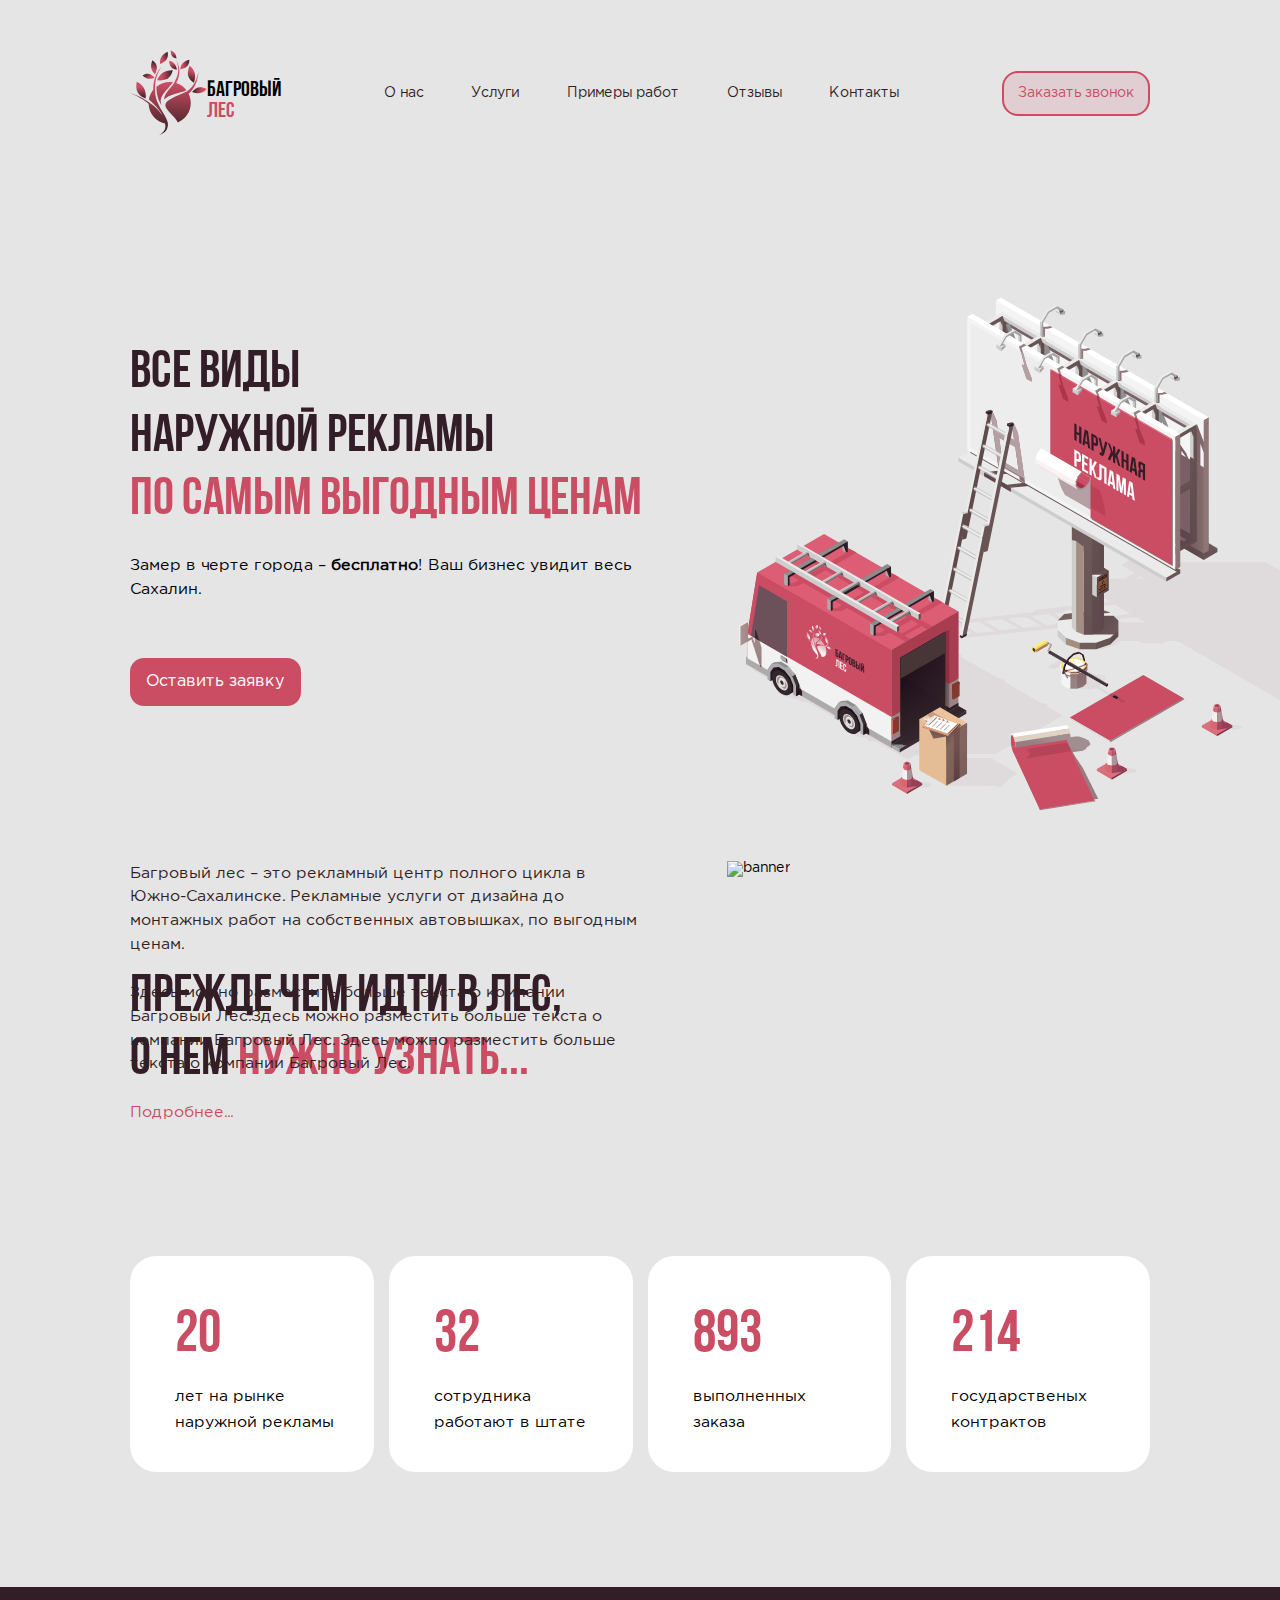
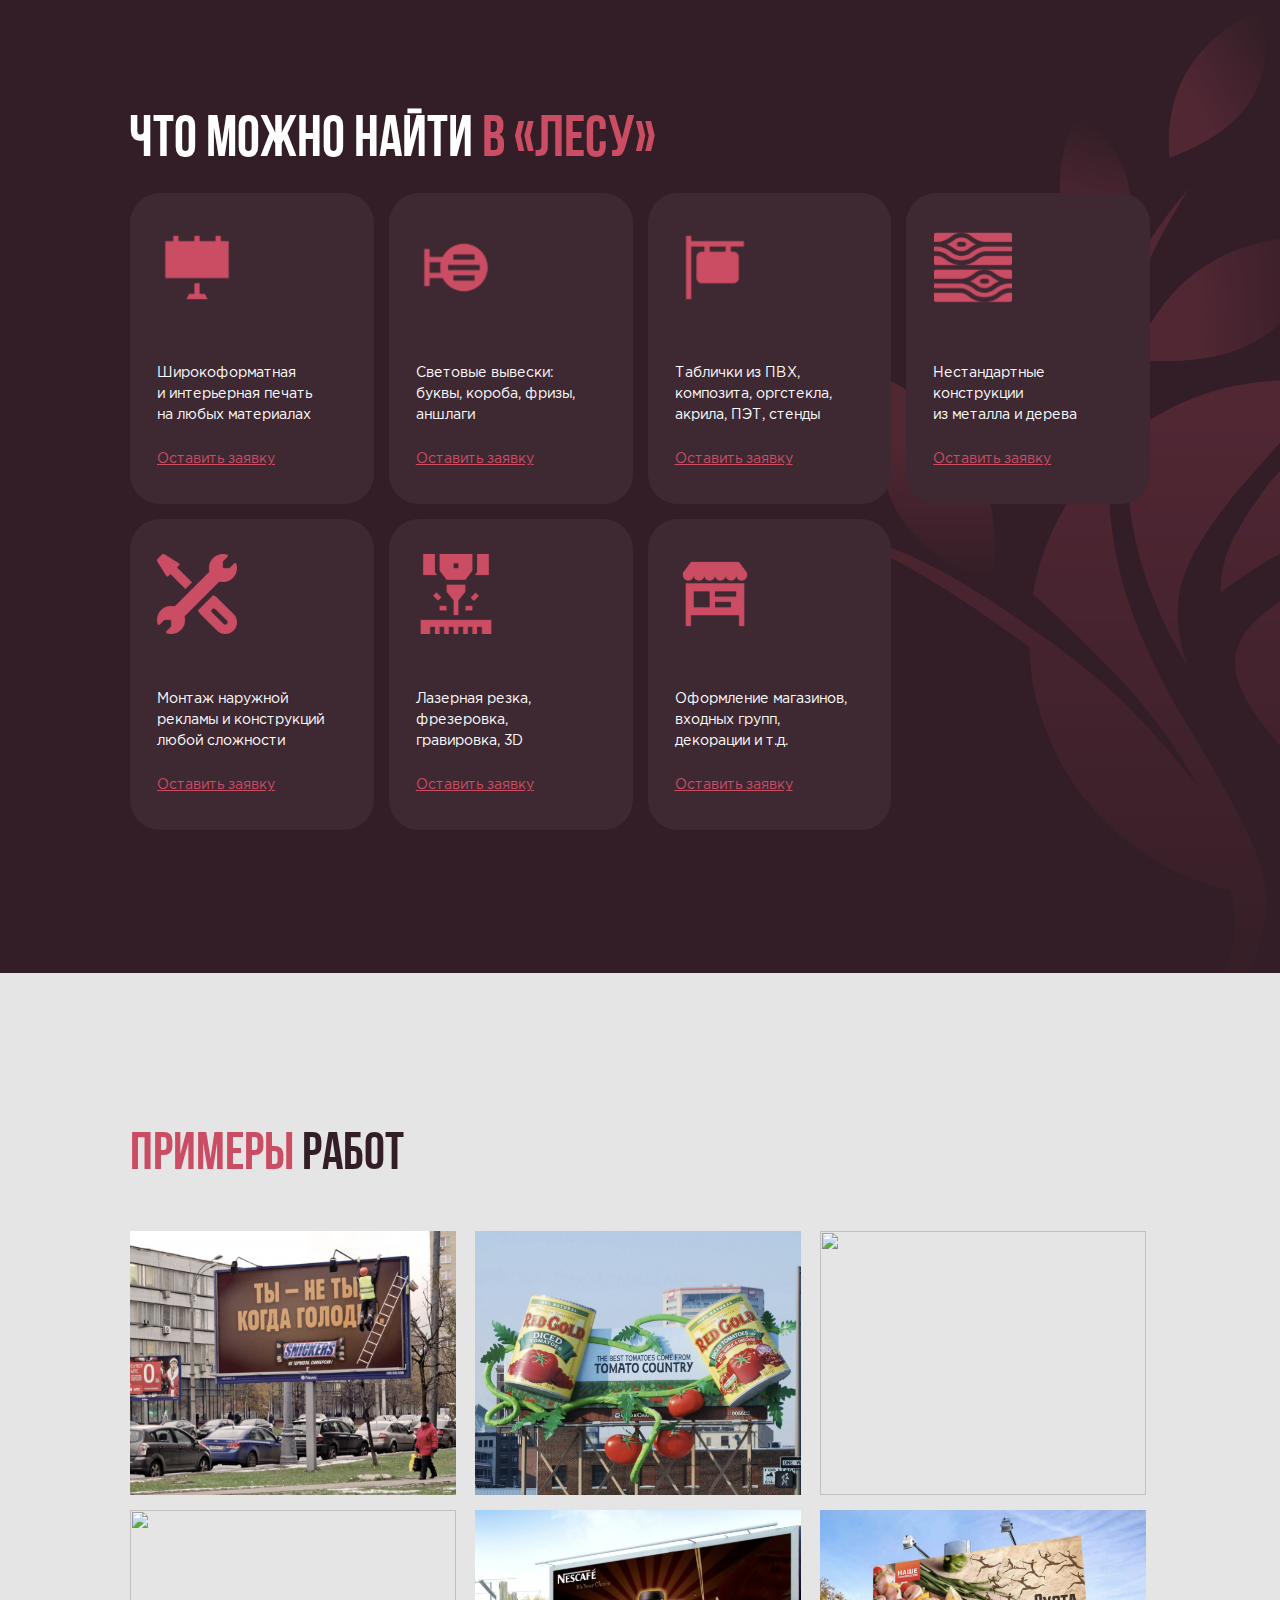
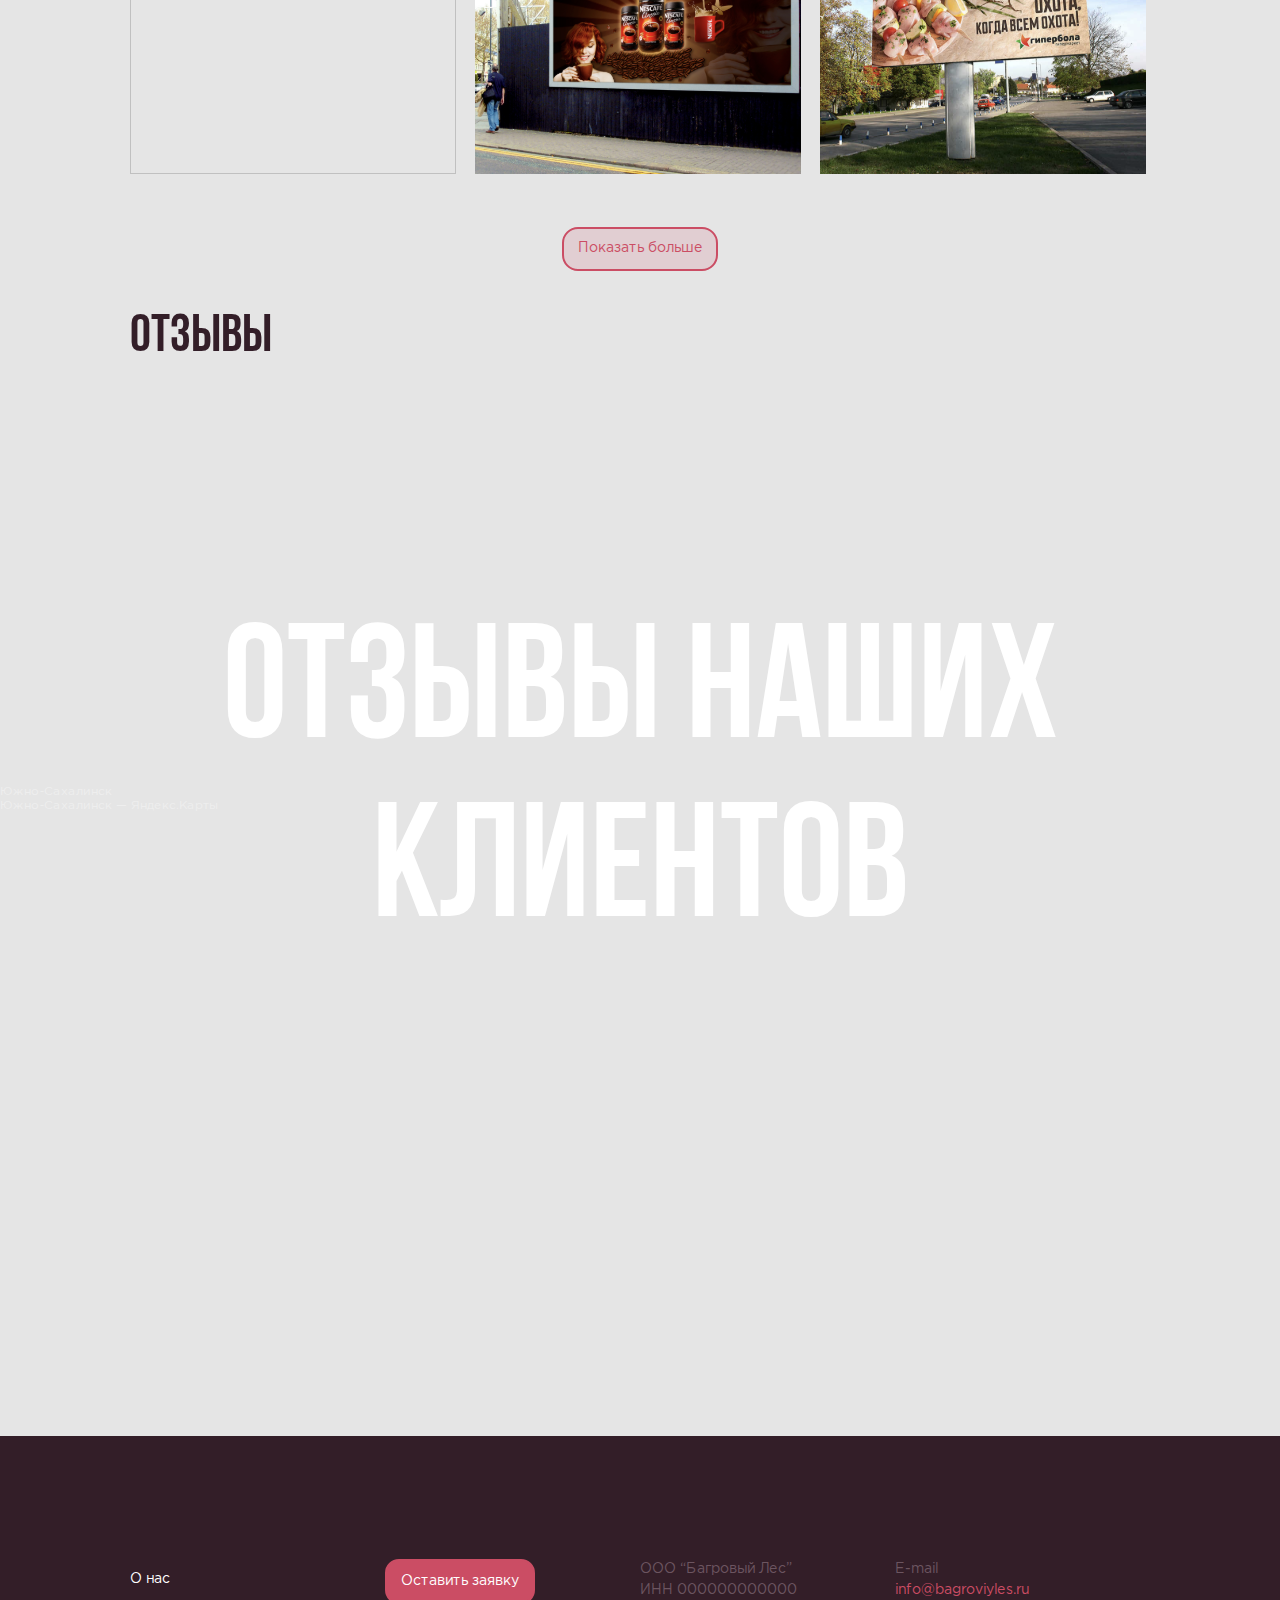
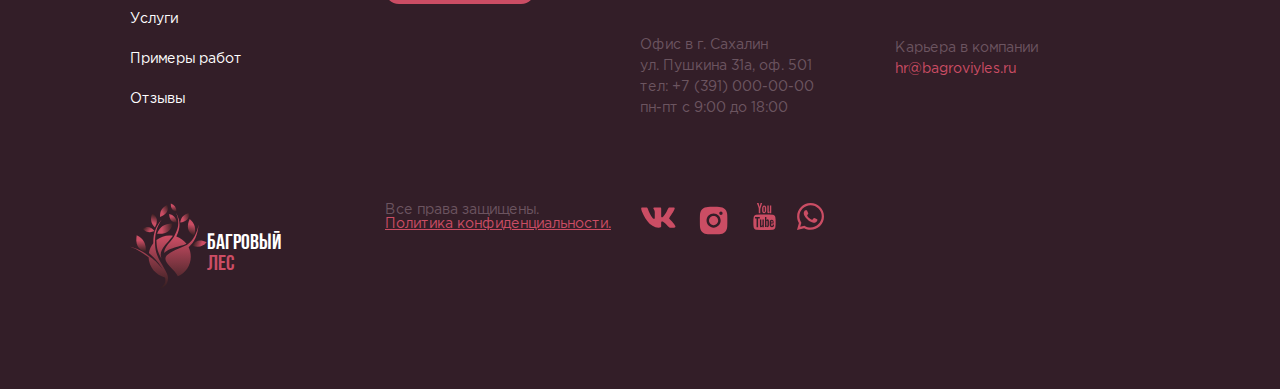
==== index.html @ dc971d9b "add icon for burger" ====
<!DOCTYPE html>
<html lang="en">

<head>
	<meta charset="UTF-8">
	<meta http-equiv="X-UA-Compatible" content="IE=edge">
	<meta name="viewport" content="width=device-width, initial-scale=1.0">
	<title>65reklama</title>
	<link rel="stylesheet" href="index.css">

</head>

<body>
	<div class="wrapper">
		<section class="sahalin">
			<nav class="header">
				<div class="container">
					<header class="header_row">
						<div class="header_body">
							<div class="header_logo">
								<img src="img/Group 148.svg" alt="logo" width="76.97px" height="86.41">
								<div class="header_logo_forest">
									<p class="forest_one">БАГРОВЫЙ</p>
									<p class="forest_two">ЛЕС</p>
								</div>
							</div>


							<div class="we">
								<div class="menuToggle icon">
									<div class="hamburger">
									</div>
								</div>
								<ul class="header_list">
									<li><a href="#about">О нас</a></li>
									<li><a href="#service">Услуги</a></li>
									<li><a href="#example">Примеры работ</a></li>
									<li><a href="#reviews">Отзывы</a></li>
									<li><a href="#contacts">Контакты</a></li>
								</ul>

							</div>
							<div class="call">
								<button class="btn btn_call">Заказать звонок</button>
							</div>
						</div>
					</header>
				</div>
			</nav>

			<main class="content">
				<div class="banner">
					<div class="container">
						<div class="banner_row">
							<div class="banner_body_right">
								<div class="banner_body_one">
									<h1 class="type">ВСЕ ВИДЫ</br> НАРУЖНОЙ РЕКЛАМЫ</br><span class=".type_color"> ПО САМЫМ
											ВЫГОДНЫМ ЦЕНАМ</span></h1>
								</div>
								<p class="banner_body_two">Замер в черте города – <b>бесплатно</b>! Ваш бизнес увидит весь
									Сахалин.</p>
								<div class="app">
									<button class="btn btn_app">Оставить заявку</button>
								</div>
							</div>
							<div class="banner_body_left">
								<img src="img/banner.svg" width="735.98" height="513.67" alt="banner">
							</div>
						</div>
					</div>
				</div>

				<div class="about">
					<div class="container">
						<div class="about_row">
							<div class="about_flex">
								<div class="about_left">
									<h2 id="about" class="type">ПРЕЖДЕ ЧЕМ ИДТИ В ЛЕС,</br> О НЕМ<SPAN> НУЖНО УЗНАТЬ...</SPAN>
									</h2>
								</div>
								<div class="about_right">
									<img src="img/card.svg" width="428.096" height="569.3" alt="banner">
								</div>
								<div class="about_three">
									<p class="text">Багровый лес – это
										рекламный центр полного цикла в Южно-Сахалинске. Рекламные услуги от дизайна
										до монтажных работ на собственных автовышках, по выгодным ценам.</p>
									<p class="text">Здесь можно разместить больше текста о компании Багровый Лес.Здесь можно
										разместить
										больше текста о компании Багровый Лес.
										Здесь можно разместить больше текста о компании Багровый Лес.</p>
									<p class="text"><span>Подробнее...</span></p>
								</div>
							</div>
						</div>
					</div>
				</div>

				<section class="item">
					<div class="container">
						<div class="item_row">
							<div class="item_flex">
								<div class="item_items">
									<div class="item_items_numb">
										<p>20</p>
									</div>
									<div class="item_items_text">
										<p>лет на рынке наружной рекламы</p>
									</div>
								</div>
								<div class="item_items">
									<div class="item_items_numb">
										<p>32</p>
									</div>
									<div class="item_items_text">
										<p>сотрудника работают в штате</p>
									</div>
								</div>
								<div class="item_items">
									<div class="item_items_numb">
										<p>893</p>
									</div>
									<div class="item_items_text">
										<p>выполненных</p>
										<p>заказа</p>
									</div>
								</div>
								<div class="item_items">
									<div class="item_items_numb">
										<p>214</p>
									</div>
									<div class="item_items_text">
										<p>государственых контрактов</p>
									</div>
								</div>
							</div>
						</div>
					</div>
				</section>


				<section class="service">
					<div class="container">
						<h2 id="service" class="service_header">
							<p class="what">что можно найти <span>в «лесу»</span></p>
						</h2>
						<div class="service_flex">
							<div class="service_items">
								<div class="service_items_icon">
									<img src="img/1.svg" width="80" height="80">
								</div>
								<p class="service_items_text">Широкоформатная<br> и интерьерная печать<br> на любых материалах
								</p>
								<p class="demand">Оставить заявку</p>
							</div>

							<div class="service_items">
								<div class="service_items_icon">
									<img src="img/2.svg" width="80" height="80">
								</div>
								<p class="service_items_text">Световые вывески:<br> буквы, короба, фризы,<br> аншлаги </p>
								<p class="demand">Оставить заявку</p>
							</div>

							<div class="service_items">
								<div class="service_items_icon">
									<img src="img/3.svg" width="80" height="80">
								</div>
								<p class="service_items_text">Таблички из ПВХ,<br> композита, оргстекла,<br> акрила, ПЭТ, стенды
								</p>
								<p class="demand">Оставить заявку</p>
							</div>

							<div class="service_items">
								<div class="service_items_icon">
									<img src="img/4.svg" width="80" height="80">
								</div>
								<p class="service_items_text">Нестандартные<br> конструкции<br> из металла и дерева </p>
								<p class="demand">Оставить заявку</p>
							</div>


							<div class="service_items">
								<div class="service_items_icon">
									<img src="img/5.svg" width="80" height="80">
								</div>
								<p class="service_items_text">Монтаж наружной<br> рекламы и конструкций<br> любой сложности</p>
								<p class="demand">Оставить заявку</p>
							</div>

							<div class="service_items">
								<div class="service_items_icon">
									<img src="img/6.svg" width="80" height="80">
								</div>
								<p class="service_items_text">Лазерная резка,<br> фрезеровка,<br> гравировка, 3D</p>
								<p class="demand">Оставить заявку</p>
							</div>

							<div class="service_items">
								<div class="service_items_icon">
									<img src="img/7.svg" width="80" height="80">
								</div>
								<p class="service_items_text">Оформление магазинов,<br> входных групп,<br> декорации и т.д.</p>
								<p class="demand">Оставить заявку</p>
							</div>
						</div>
					</div>
				</section>


				<section class="example">
					<div class="container">
						<div class="example_header">
							<h2 id="example" class="type"><span>Примеры</span> работ</h2>
						</div>
						<div class="example_flex">
							<div class="example_img"><img src="img/ex1.svg" width="325.6" height="264"></div>
							<div class="example_img"><img src="img/ex2.svg" width="325.6" height="264"></div>
							<div class="example_img"><img src="img/ex3.svg" width="325.6" height="264"></div>
							<div class="example_img"><img src="img/ex4.svg" width="325.6" height="264"></div>
							<div class="example_img"><img src="img/ex5.svg" width="325.6" height="264"></div>
							<div class="example_img"><img src="img/ex6.svg" width="325.6" height="264"></div>
						</div>
						<div class="example_btn">
							<button class="btn btn_call">Показать больше</button>
						</div>
					</div>
				</section>

				<section class="reviews">
					<div class="container">
						<h2 id="reviews" class="type">Отзывы</h2>
					</div>
					<div class="reviews_footer">
						<h1>Отзывы наших клиентов</h1>
					</div>
				</section>

				<section class="map">
					<div style="position:relative;overflow:hidden;"><a
							href="https://yandex.ru/maps/80/yuzhno-sakhalinsk/?utm_medium=mapframe&utm_source=maps"
							style="color:#eee;font-size:12px;position:absolute;top:0px;">Южно‑Сахалинск</a>
						<a href="https://yandex.ru/maps/80/yuzhno-sakhalinsk/?ll=142.732822%2C46.966560&utm_medium=mapframe&utm_source=maps&z=13.34"
							style="color:#eee;font-size:12px;position:absolute;top:14px;">Южно‑Сахалинск — Яндекс.Карты</a>
						<iframe src="https://yandex.ru/map-widget/v1/-/CCUyBZTI3D" width="100%" height="650px" frameborder="1"
							allowfullscreen="true" style="position:relative; object-fit: cover;"></iframe>
					</div>
					<!-- <img src="img/map.svg"> -->
				</section>
			</main>

			<footer>
				<div class="container">
					<div class="footer_row">
						<div id="contacts" class="footer_flex_conteiner">
							<div class="footer_flex first">
								<ul>
									<li><a href="#about">О нас</a></li>
									<li><a href="#service">Услуги</a></li>
									<li><a href="#example">Примеры работ</a></li>
									<li><a href="#reviews">Отзывы</a></li>
								</ul>
							</div>
							<div class="footer_flex second">
								<div class="app">
									<button class="btn btn_app">Оставить заявку</button>
								</div>
							</div>
							<div class="footer_flex third">
								<section class="footer_flex_third">
									<p>ООО “Багровый Лес”</p>
									<p>ИНН 000000000000</p>
								</section>
								<section class="footer_flex_third">
									<p>Офис в г. Сахалин</p>
									<p>ул. Пушкина 31а, оф. 501</p>
									<p>тел: +7 (391) 000-00-00</p>
									<p>пн-пт с 9:00 до 18:00</p>
								</section>
							</div>
							<div class="footer_flex four">
								<section class="footer_flex_four up">
									<p>E-mail</p>
									<p><a href="">info@bagroviyles.ru</a></p>
								</section>
								<section class="footer_flex_four down">
									<p>Карьера в компании</p>
									<p><a href="">hr@bagroviyles.ru</a></p>
								</section>
							</div>
							<div class="footer_flex five">
								<div class="header_logo">
									<img src="img/Group 148.svg" alt="logo" width="76.97px" height="86.41">
									<div class="header_logo_forest">
										<p class="forest_one">БАГРОВЫЙ</p>
										<p class="forest_two">ЛЕС</p>
									</div>
								</div>
							</div>
							<div class="footer_flex six">
								<p>Все права защищены.</p>
								<a href="">Политика конфиденциальности.</a>
							</div>
							<div class="footer_flex seven">
								<ul>
									<li><a href=""><img src="img/vk.svg"></a></li>
									<li><a href=""><img src="img/inst.svg"></a></li>
									<li><a href=""><img src="img/youtube.svg"></a></li>
									<li><a href=""><img src="img/wa.svg"></a></li>
								</ul>
							</div>
						</div>
					</div>
			</footer>
		</section>
	</div>
	<script src="https://code.jquery.com/jquery-3.6.0.min.js"></script>
	<script src="js/main.js"></script>
</body>

</html>
---- index.css ----
*{
	padding: 0;
	margin: 0;
	border: 0;
}
*,*:before, *::after{
-moz-box-sizing: border-box;
-webkit-box-sizing: border-box;
box-sizing: border-box;
}
:focus,:active{outline: none;}
a:focus,a:active{outline: none;}
nav,footer,header,aside{display: block;}

html,body{
	height: 100%;
	width: 100%;
	font-size: 100%;
	line-height: 1;
	font-size: 14px;
	-ms-text-size-adjust: 100%;
	-moz-text-size-adjust: 100%;
	-webkit-text-size-adjust: 100%;
}
input,button,textarea{font-family: inherit;}

input::-ms-clear{display: none;}
button{cursor: pointer;}
button::-moz-focus-inner {padding:0;border: 0;}
a, a:visited{text-decoration: none;}
a:hover{text-decoration: none;}
ul li{list-style: none;}
img{vertical-align: top;}

h1,h2,h3,h4,h5,h6{font-size: inherit;font-weight: 400;}
/*---------*/

body {
	height: 100%;
	line-height: 1;
	font-size: 1rem;
	font-family: "Gotham Pro";
}
.wrapper {
background: #E5E5E5;
}
.container {
	max-width: 75rem; /*1170px + 30 px поделить на 16 px*/
	margin: 0px auto;
	padding: 15px;
}
#dws-menu, 
header label{
	display: none;
}
@font-face {
	font-family: "Gotham Pro";
	src: url("fonts/gothampro.ttf") format("truetype");
	font-style: normal; 
	font-weight: normal;
	 }
@font-face {
	font-family: "Bebas Neue Cyrillic";  
	src: url("fonts/bebasneuecyrillic.ttf") format("truetype"); 
	font-style: normal; 
	font-weight: normal;
	 }
.header_logo {
	display: flex;
}
.menuToggle {
	display: none;
}

.we li {
	display: inline-block;
}
.we {
	justify-content: space-between;
	font-size: 1rem;
}
.header_body {
	display: flex;
}
.header_body {
	display: flex;
	justify-content: space-between;
}
.btn_call{
	padding: 0.99rem;
	background: rgba(203, 77, 100, 0.15);
   border: 2px solid #CB4D64;
   border-radius: 16px;
	font-size: 1rem;
	color: #CB4D64;

}
.we a {
	margin: 1.56rem;
	color: #321E1F;
}
.header_body {
	margin-top: 2.5rem;
	display: flex;
	align-items: center;
}

.header_logo_forest {
	display: flex;
   flex-direction: column;
   height: 100%;
	font-size: 1.57rem;
	line-height: 1.51rem;
	margin-top: 2rem;
	font-family: "Bebas Neue Cyrillic";  
}
.forest_two {
	color: #CB4D64;;
}


.btn_app {
	padding: 0.99rem;
   border: 2px solid #CB4D64;
   border-radius: 16px;
	background: #CB4D64;
   border-radius: 1rem;
	color: #fff;
	font-size: 1.15rem;
}

.banner_row {
	display: flex;
	justify-content: space-between;
}
.type {
	font-family: "Bebas Neue Cyrillic";  
	font-size: 3.75rem;
	color: #331E28;
	line-height: 4.53rem;
	/* position: absolute; */
}
.banner_body_left {
	margin-right: -300px; 
}
.banner {
margin-top: 131px;
margin-bottom: 119.64px;
}
.banner_body_one { 
padding-top: 40px;
}
.type_color {
color: #CB4D64;;
}
.banner_body_two { 

margin: 1.9rem 3.4rem 4rem 0rem;
font-size: 1.13rem;
line-height: 1.7rem;
font-family: "Gotham Pro";

}
span { color: #CB4D64;}
.text {
	font-size: 1.125rem;
	color: #321E1F;
	margin-top: 1.8rem;
	line-height: 150%;
}

.about_flex {
	display: flex;
	flex-wrap: wrap;
}
.about_right{
	width: 30%;
	margin-left: -100px;
}
.about_left {
	margin-right: 265px;
}

.about_right img {
	margin-top: -100px;
	margin-bottom: -100px;
}
.about_three {
	width: 50%;
	margin-top: -250px;
}




.item_flex {
	margin: 100px 0 100px 0;
	display: grid;
	grid-template-columns: repeat(4, 1fr);
	gap: 15px;
}
.item_items {
   border-radius: 1.88rem;
	background-color: #FFFFFF;
	color: #CB4D64;
	padding: 43.34px 25px 35.08px 45px;
}
/* .item_items:last-child {
	margin-left: 0;
} */
.item_items:hover {
	background-color: #CB4D64;
	color: #FFFFFF;
	transition: 0.7s;
}
.item_items_numb {
	font-family: "Bebas Neue Cyrillic";  
	font-size: 4.2rem;
	line-height: 4.5rem;
	/* color: #CB4D64; */
	/* margin: 2.7rem 10rem 2.5rem 2.81rem; */
}
.item_items_text {
	font-size: 1.12rem;
	line-height: 1.68;
	margin-top: 1.56rem;
}
.item_items_text>p {
	color: #000;
}


.service {
	background-color:  #331E28;
	background-image: url(img/back.svg);
background-repeat: no-repeat;
background-position: 100% 0;
}
.service_header {
	margin: 7.3rem 0 1.87rem;
}
.what {
	font-family: "Bebas Neue Cyrillic";  
	color: #FFFFFF;
	font-size: 4.12rem;
	line-height: 110%;
}

.service_flex {
	margin-bottom: 128px;
	display: grid;
	grid-template-columns: repeat(4, 1fr);
	gap: 15px;

}
.service_items {
	/* height: 300px; */
	background: #3E2832;
	border-radius: 30px;
	padding: 35px 31px 34px 27px;
	display: flex;
	flex-direction: column;
}
.service_items_icon img {
	margin-bottom: 55px;
}
.service_items_text{
	font-size: 1rem;
	line-height: 1.5rem;
	color: #FFFFFF;
}
/* .service_items p{
	font-size: 1rem;
	line-height: 1.5rem;
	color: #FFFFFF;
} */
.demand {
	color: #CB4D64;
	font-size: 1rem;
	line-height: 1.5rem;
	text-decoration: underline;
	margin-top: 23px;
}


.example_img {
	
}
.example_header {
	font-family: "Bebas Neue Cyrillic";  
	font-size: 4.12rem;
	line-height: 4.5rem;
	margin: 9.3rem 0 3.5rem;
}
.example_flex { 
display: grid;
grid-template-columns: repeat(3, 1fr);
gap: 15px;

}
.example_btn {
	margin-top: 3.75rem;
	text-align: center;
}


.reviews_header{

}
.reviews {
	height: 500px;
}
.reviews_footer {
	font-family: "Bebas Neue Cyrillic";  
	font-size: 11.66rem;
	color: #FFFFFF;
	line-height: 12.82rem;
	margin-top: 15rem;
	text-align: center;
}

.map {
	height: 650px;
}
footer {
	background: #331E28;
}

.footer_flex {
	width: 25%;
}

.first {
	color: #fff;
	font-family: "Gotham Pro";
	font-size: 14px;
	line-height: 40px;
}
.first a {
	color: #fff;
}
.footer_flex_conteiner {
	display: flex;
  flex-wrap: wrap;
  align-content: flex-start;
  margin-top: 108px;
}
.footer_flex {
	margin-bottom: 84px;
}
.second button{
font-size: 14px;
}
.footer_flex_third {
	font-size: 14px;
	line-height: 150%;
	color: #6C5560;;
}
.third {
	display: flex;
	flex-wrap: wrap;
	align-content: space-between;
}
.four {
	font-size: 14px;
	line-height: 150%;
	color: #6C5560;;
}
.four a{
	color: #CB4D64;;
}
.up {
	margin-bottom: 37px;
}
.five p:first-child {
color: #fff;
}
.six p{
	color: #6C5560;
}
.six a {
	color: #CB4D64;
	text-decoration: underline;
}
.seven li{
	display: inline-block;
	margin-right: 15px;
}

.header_burger {
	display: none;
}

@media (max-width: 1160px) {
.banner_body_left img {
width: 515.18px;
height: 359.57px;
}
.banner_body_left {
	margin-right: -150px; 
}
}

@media (max-width: 1100px) {
	.type {font-size: 48px; } 
.banner_body_left { 
	margin-right: -50px;
}
.banner_body_two{ margin: 40px 0;}
.about_right img {
	width: 342.47px;
	height: 455.44px;
}
.banner {
	margin-top: 110px;
	margin-bottom: 120px;
	}
.about_flex {
	display: flex;
	flex-wrap: wrap;
}
.about_right{
	width: 30%;
	margin-left: -100px;
	margin-top: 100px;
}
.about_left {
	margin-right: 265px;
}

.about_right img {
	margin-top: -100px;
	margin-bottom: -100px;
}
.about_three {
	width: 50%;
	margin-top: -220px;
}
.item_items {
	padding: 41.34px 23px 32.08px 43px;
}
.item_flex {
	gap: 12px;
}
.service_items_text{
	font-size: 1rem;
	line-height: 1.5rem;
	color: #FFFFFF;
	margin-top: 30px;
}
.service_items_icon img { width: 70px; height: 70px;}
.service_items {
padding: 32px 27px 32px 30px;
}
.example_flex img {
	width: 293.04px;
	height: 237.6px;
}
.first a {
	font-size: 12px;
}
.footer_flex_conteiner {
	margin-top: 90px;
}
}

@media (max-width: 992px) {
.service_items {
	padding: 32px 20px 32px 25px;
	}
}

@media (max-width: 992px) {
	.service_items { padding: 32px 15px 32px 15px;}
	}

@media (max-width: 930px){
	.example_flex img {
		width: 263.7px;
		height: 213.84px;
	}
	.service_items_icon img {
		margin-bottom: 0px;
	}
}

@media (max-width: 900px){
.about_right img {
	width: 307.8px;
	height: 410px;
}
.service_items_icon img {
margin-bottom: 35px;
}
.item_items {
   border-radius: 1.88rem;
	background-color: #FFFFFF;
	color: #CB4D64;
	padding: 28px 15.4px 22.46px 30px;
}
.item_items_numb {font-size: 50px;}
.service_items img{
margin-bottom: 10px;
}
.demand {
	padding-bottom: 15px;
	margin-top: 15px;
}
.service_items{
padding: 22.5px 12.7px 23.8px 12.9px;
}
}

@media (max-width: 893px){
.header_logo img {
	width: 69.27px;
	height: 77.76px;
}
.header_logo_forest{font-size: 20px;}
.we a {
	font-size: 13px;
	margin: 1.2rem;
}
.btn {font-size: 13px;}
.banner {
	margin-top: 90px;
	margin-bottom: 90px;
	}
.type {font-size: 40px; line-height: 50px;}
.banner_body_left img{ width: 441.59px; height: 308.2px;}
.banner_body_two {margin: 30px 0;}
.service_items img { margin-bottom: 5px;}
.service_items_text { margin-top: 30px;}
.what {font-size: 40px;}
.service_header {margin: 50px 0 40px 0;}
.footer_flex_conteiner {margin-top: 90px;}
}

@media (max-width: 868px) {
.service_items{
	padding: 22.5px 10px 23.8px 10px;
	}
}



@media (max-width: 850px) {
.example_flex img {
	width: 227.52px;
	height: 184.8px;
}
.service_items p{
	font-size: 13px;
	
}
.seven img {width: 33.3px; height: 19.8px;}
.seven li{
	margin-right: 7px;
}
.service_items img {
	width: 60px;
	height: 60px;
}
.example_header {
	margin-top: 40px;
}
}

@media (max-width: 800px) {
.type {
	font-size: 36px;
}
.what {
	font-size: 36px;
}
.banner_body_left img { width: 367.99px; height: 256.83px;}
.item_items {
	padding: 11px 6px 8.9px 10px;
}
}

@media (max-width: 796px) {
.we a {
	font-size: 13px;
	margin: 0.8rem;
}
.service_items{
	padding: 22.5px 8px 23.8px 5px;
	}
.banner {
	margin-top: 70px;
	margin-bottom: 70px;
	}
.item_items_numb {font-size: 45px;}
.item_flex {
	margin: 80px 0 80px 0;
}
}


/*мобилка*/
@media (max-width:768px) {
.service_flex {
	margin-bottom: 100px;
	display: grid;
	grid-template-columns: repeat(3, 1fr);
	gap: 15px;
}
.service_items{
	padding: 22.5px 35px 23.8px 15px;
	}
/*burger*/
.we {
	display: block;
}
.header_list li{
	display: block;	
}
.header_list, .call {
	display: none;
}
.menuToggle {
	display: block;
}
.icon {
	width: 25px;
	height: 25px;
	cursor: pointer;
}
.hamburger {
	width: 20px;
	height: 3px;
	transform: translate(-50%, -50%);
	background: #CB4D64;
	transition: 0.5s;
	display: inline-block;

}
.hamburger:before,
.hamburger:after{
content: "";
width: 40px;
height: 3px;
position: absolute;
background: #CB4D64;
transition: 0.5s;
}
.hamburger:before {
	top: -14px;
}
.hamburger:after {
	top: 14px;
}
.icon.active .hamburger {
	background: rgba(0, 0, 0, 0);
}
.icon.active .hamburger:after {
	top: 0;
	transform: rotate(135deg);
}
.icon.active .hamburger:before {
	top: 0;
	transform: rotate(45deg);
}
.header_list a, .forest_one{
	color: #fff;
	background: #331E28;
}
.icon.active .header {
	background-color: #331E28;
}

/*разбирать*/


 /* .header_logo {
	z-index: 3;
}
.btn_call {
	z-index: 4;
} */


}











/* .call {
	width: 100%;
}
.header_body {
	display: flex;
	flex-wrap: wrap;
} */
/* .header_burger {
	display: block;
	position: absolute;
	right: 20px; 
	z-index: 2; 
} */
/* .we {
	position: fixed;
	top: 0;
	left: 0;
	width: 100%;
	height: 100%;
	background-color: #331E28;
	padding: 158px 0 0 0;
} */
/* .header_list a {
	color: #FFFFFF;
} */
/* .header_logo {
	z-index: 3;
}
.btn_call {
	z-index: 4;
}
.forest_one {
	color: #fff;
}
.call {
	display: inline-block;
	padding-top: 200px;
}
} */








@media (max-width: 750px) {
	.type {
		font-size: 30px;
	}
	.banner {
	margin-top: 50px;
	margin-bottom: 50px;
	}
	.service_items img {
		width: 50px;
		height: 50px;
	}
	.service_items{
		padding: 22.5px 35px 17px 15px;
		}
	.example_header {
		margin-top: 30px;
	}

	/**/
	.footer_flex {
		width: 50%;
	}
	.footer_flex {
		margin-bottom: 47px;
	}
	.footer_flex_conteiner > .first {order: 1;}
	.footer_flex_conteiner > .second {order: 5;}
	.footer_flex_conteiner > .third {order: 2;}
	.footer_flex_conteiner > .four {order: 3;}
	.footer_flex_conteiner > .five {order: 6;}
	.footer_flex_conteiner > .six {order: 7;}
	.footer_flex_conteiner > .seven {order: 4;}
	
	
	.footer_flex_conteiner {
		font-size: 10px;
		line-height: 15px;
		margin-top: 47px;
	}
	.first a {
		font-size: 12px;
		line-height: 30px;
	}
	.four {
		width: 71%;
		display: flex;
		justify-content: space-between;
	} 
	.third {
		display: flex;
		flex-direction: column;
	}
	.footer_flex_third {
		margin-top: 10px;
	}
	.up {
	margin-right: 25px;
	}
	.seven {
		width: 100%;
		display: flex;
		justify-content: space-between;
	}
	.seven li {
		padding-left:10px;
	}
	.seven img { width: 24.9px; height: 22.03px;}
	
	.second {
	width: 100%;
	text-align: center;
	}
	.second button{
		width: 50%;
		font-size: 12px;
		}
	.five {width: 100%;}
	.five img {
		width: 46.18px;
		height: 51.8px;
	}
	.five p {
	font-size: 15.23px;
	line-height: 14.47px;
	}
	.six {
		font-size: 10px;
		line-height: 15px;
		font-weight: 400;
	}
}

@media (max-width: 700px) {
.about_right img {
	width: 277.02px;
	height: 369px;
}


.about_right{
	margin-left: -150px;
	margin-top: 100px;
}

.about_right img {
	margin-top: -100px;
	margin-bottom: -100px;
}
.about_three {
	width: 50%;
	margin-top: -170px;
}
.example_flex img {
	width: 204.768px;
	height: 166.32px;
}
.four {
	width: 71%;
	display: flex;
	justify-content: space-between;
} 
.we a {
	font-size: 13px;
	margin: 0.5rem;
}
}

@media (max-width: 691px) {
	.service_items{
		padding: 22.5px 5px 17px 10px;
		}
}


@media (max-width:665px) {
.example_flex { 
	display: grid;
	grid-template-columns: repeat(2, 1fr);
	gap: 15px;
}
.about_right img {
	width: 249.02px;
	height: 332.1px;
}
.about_right{
	margin-left: -200px;
	margin-top: 100px;
}
}

@media (max-width:550px) {
.item_flex {
	margin: 100px 0 100px 0;
	display: grid;
	grid-template-columns: repeat(2, 1fr);
	gap: 15px;
}
.item_items {
	padding: 30px 18px 20px 30px;
}
.service_flex {
	margin-bottom: 128px;
	display: grid;
	grid-template-columns: repeat(2, 1fr);
	gap: 15px;
}
.service_items{
	padding: 22.5px 5px 10px 15px;
	}
.about_right img {
	width: 224.18px;
	height: 298.89px;
}
.about_right{
	margin-left: -200px;
	margin-top: 150px;
}
.type {
	font-size: 28px;
	line-height: 30.8px;
}
.text {
	font-size: 12px;
	line-height: 18px;
}
.banner_body_two {
	font-size: 12px;
	line-height: 18px;
}
.item_items_text { font-size: 13px; line-height: 18px;}
.service_items_text { font-size: 13px; line-height: 18px; }
.four {
	width: 78%;
	display: flex;
	justify-content: space-between;
} 
}
/*6/7/8*/
@media (max-width:500px) {
header label:hover {
cursor: pointer;
}
header label {
	display: block;
	width: 30px;
	height: 30px;
	float: right;
}
.banner {
	margin-top: 5px;
	margin-bottom: 19.64px;
	}
	
.banner_body_one { 
	padding-top: 10px;
	width: 100%;
	margin-top: 30px;
	}
.banner_row {
	display: flex;
	flex-direction: column-reverse;
}

.banner_body_left img {
width: 338.29px;
height: 236.11px;
}

.banner_body_two { 
	margin: 1.9rem 3.4rem 4rem 0rem;
	font-size: 1.13rem;
	line-height: 1.7rem;
	font-family: "Gotham Pro";
}

.banner_body_two { 
	margin: 1.25rem 0 1.87rem 0;
	font-size: 0.75rem;
	line-height: 1.12rem;
	font-family: "Gotham Pro";
}

.btn_app {
	padding: 0.99rem;
	border: 2px solid #CB4D64;
	border-radius: 16px;
	font-family: "Gotham Pro";
	background: #CB4D64;
	border-radius: 1rem;
	color: #fff;
	font-size: 0.75rem;
	line-height: 0.82rem;
}


.about_flex{
	margin-top: 112px;
	display: flex;
	flex-direction: column;
}

.about_right img {
	width: 281.98px;
	height: 374.99;
}
.about_right img {
	margin-top: -150px;
	margin-left: 200px;
}
.about_three {
	width: 100%;
	margin-top: 100px;
}
.text {
	font-size: 0.75rem;
	line-height: 150%;
}
.text span {
	font-weight: 700;
	text-decoration: underline;
}
.about_left{
	width: 100%;
}

/*услуги*/
.item_flex {
	margin-bottom: 55px;
}
.item_items {
	border-radius: 16px;
	background-color: #FFFFFF;
	color: #CB4D64;
	margin: 5px 5px;
	padding: 21px 18px 22px 16px;
}
.item_items_numb{
   font-size: 28px;
	line-height: 30.8px;
}
.what {
	font-size: 28px;
	line-height: 30px;
}
.service {
	background-color:  #331E28;
	background-image: url(img/back.svg);
   background-repeat: no-repeat;
   background-position: 100% 0;
}

.service_flex {
	margin-bottom: 100px;
	display: grid;
	grid-template-columns: repeat(2, 1fr);
	gap: 15px;
}
.service_items {
	background: #3E2832;
	border-radius: 30px;
}
.service_items_icon img {
	width: 40px;
	height: 40px;
}
.service_items_text{
	font-family: "Gotham Pro";
	font-size: 10px;
	line-height: 15px;
	color: #FFFFFF;
}
.service_header {
	margin: 54px 0 0 0;
}
.demand {
	font-size: 12px;
	line-height: 15px;
	font-weight: 400;
}

.example_header {
	font-family: "Bebas Neue Cyrillic";  
	font-size: 28px;
	line-height: 30.8px;
	margin: 55px 67px 30px 0;
}
.example_btn {
	margin-top: 30px;
	text-align: center;
}
.example_btn button {
	font-size: 12px;
	line-height: 13.2px;
}

.reviews_footer {
	font-size: 70px;
	color: #FFFFFF;
	line-height: 77px;
	margin-top: 15rem;
	text-align: center;
	width: 200%;
	margin-left: -20px;
	margin-bottom: 0px;
}

.footer_flex {
	width: 50%;
}
.footer_flex {
	margin-bottom: 47px;
}
.footer_flex_conteiner > .first {order: 1;}
.footer_flex_conteiner > .second {order: 5;}
.footer_flex_conteiner > .third {order: 2;}
.footer_flex_conteiner > .four {order: 3;}
.footer_flex_conteiner > .five {order: 6;}
.footer_flex_conteiner > .six {order: 7;}
.footer_flex_conteiner > .seven {order: 4;}


.footer_flex_conteiner {
	font-size: 8px;
	line-height: 15px;
	margin-top: 47px;
}

.first a {
	font-size: 12px;
	line-height: 30px;
}
.four {
	width: 80%;
	display: flex;
	justify-content: space-between;
} 
s
.footer_flex_four {
	display: inline-block;
}


.seven {
	width: 100%;
	display: flex;
	justify-content: space-between;
}
.seven li {
	padding-left:10px;
}
.seven img { width: 18.36px; height: 18.36px;}

.second {
width: 100%;
}
.second button{
	width: 100%;
	font-size: 12px;
	}
.five {width: 100%;}
.five img {
	width: 46.18px;
	height: 51.8px;
}
.five p {
font-size: 15.23px;
line-height: 14.47px;
}
.six {
	font-size: 10px;
	line-height: 15px;
	font-weight: 400;
}
}

@media (max-width:449px) {
.example_flex img {
	width: 132px;
	height: 108px;
}
}
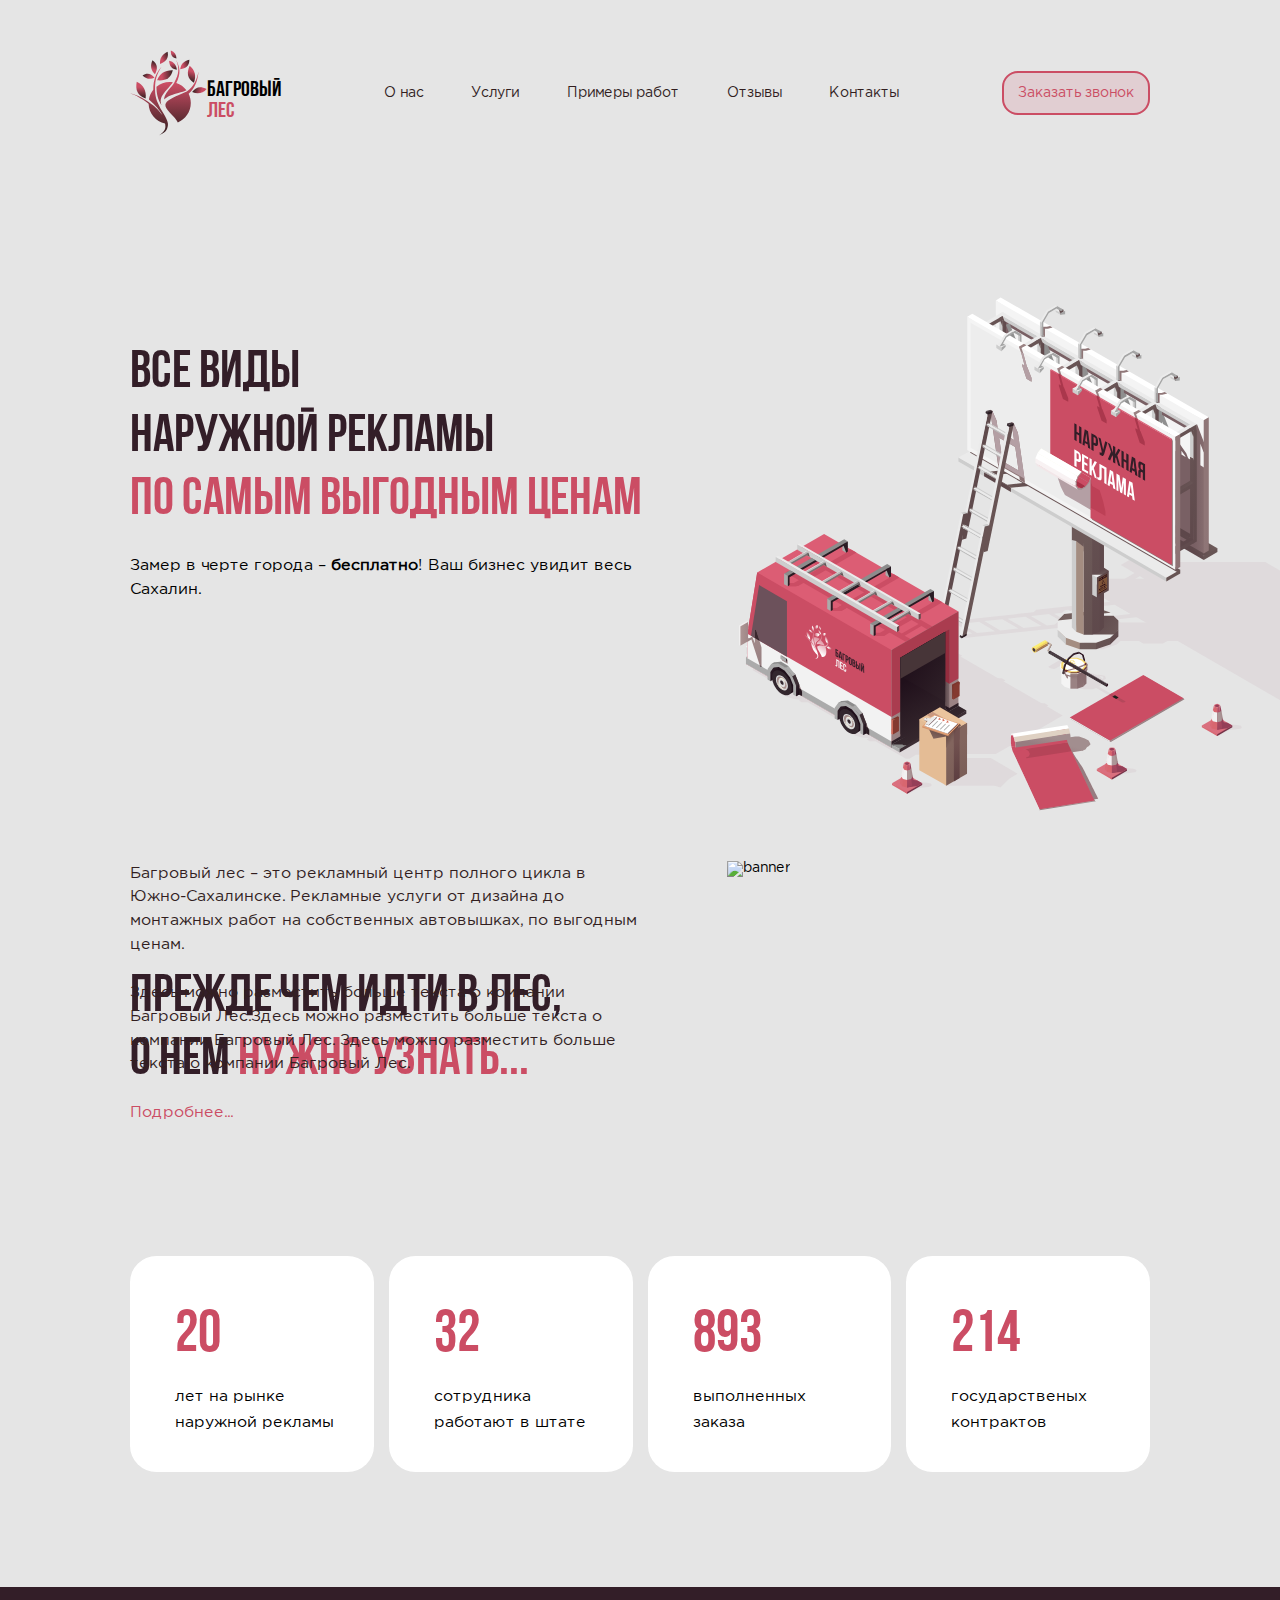
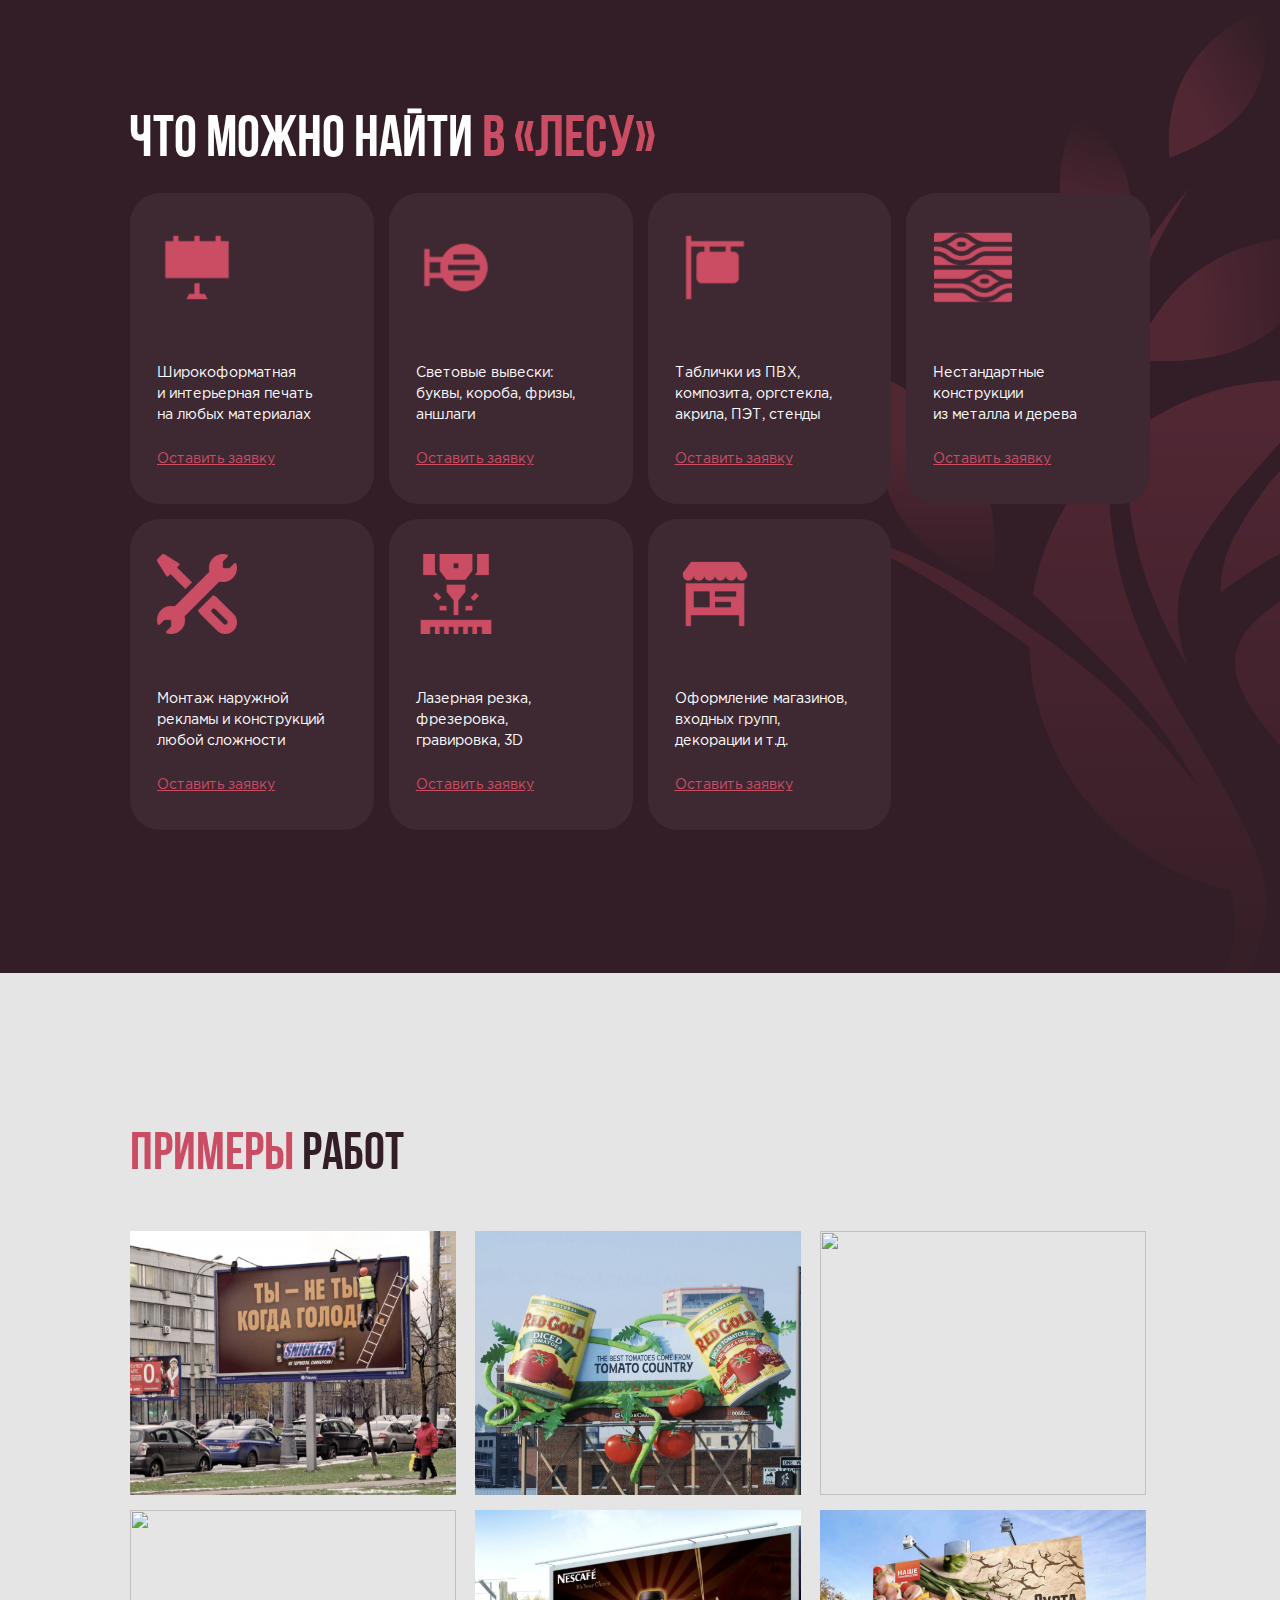
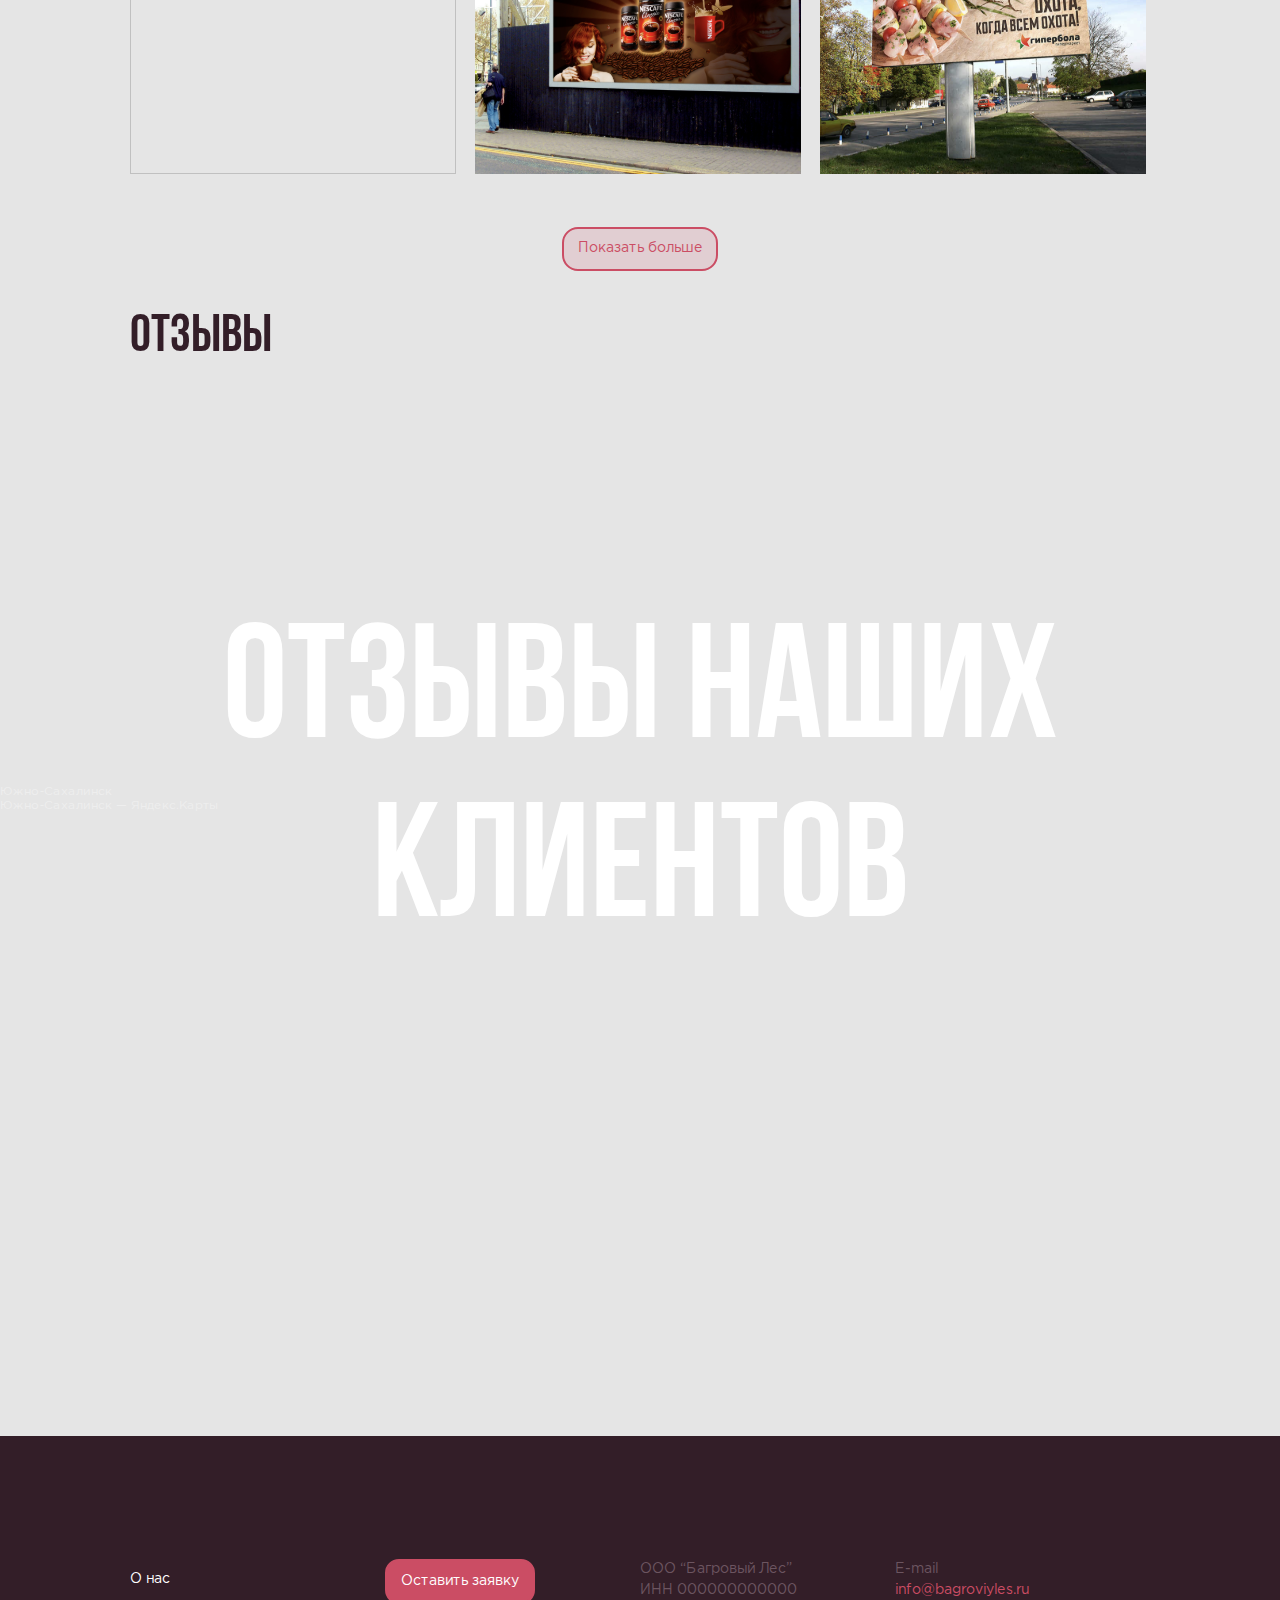
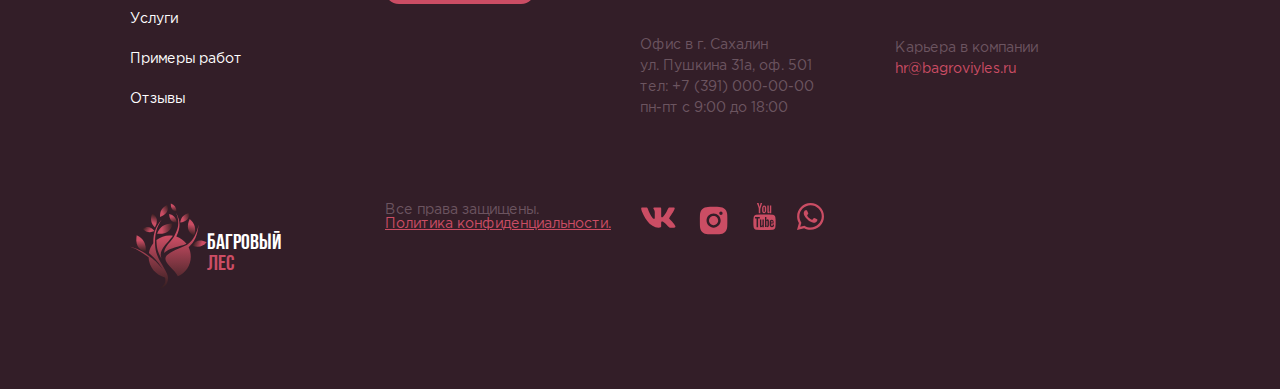
==== commit 7b9a3ef3: "pop-up" ====
--- a/index.html
+++ b/index.html
@@ -25,12 +25,12 @@
 								</div>
 							</div>
 
+							<div class="menuToggle icon">
+								<div class="hamburger">
+								</div>
+							</div>
 
 							<div class="we">
-								<div class="menuToggle icon">
-									<div class="hamburger">
-									</div>
-								</div>
 								<ul class="header_list">
 									<li><a href="#about">О нас</a></li>
 									<li><a href="#service">Услуги</a></li>
@@ -40,8 +40,24 @@
 								</ul>
 
 							</div>
+
 							<div class="call">
-								<button class="btn btn_call">Заказать звонок</button>
+								<a href="#" class="btn btn_call open_pop_up">Заказать звонок</a>
+								<!-- <button class="btn btn_call">Заказать звонок</button> -->
+							</div>
+
+							<div class="pop_up" id="pop_up">
+								<div class="pop_up_container">
+									<div class="pop_up_body" id="pop_up_body">
+										<p>Заказать звонок</p>
+										<form action="">
+											<input type="text" placeholder="Имя">
+											<input type="text" placeholder="Телефон">
+											<button>Заказать звонок</button>
+										</form>
+										<div class="pop_up_close">&#10006</div>
+									</div>
+								</div>
 							</div>
 						</div>
 					</header>
@@ -60,7 +76,9 @@
 								<p class="banner_body_two">Замер в черте города – <b>бесплатно</b>! Ваш бизнес увидит весь
 									Сахалин.</p>
 								<div class="app">
-									<button class="btn btn_app">Оставить заявку</button>
+									<!-- <a href="#" class="btn btn_app" id="open_pop_up">Оставить заявку</a> -->
+
+									<!-- <button class="btn btn_app" id="open_pop_up">Оставить заявку</button> -->
 								</div>
 							</div>
 							<div class="banner_body_left">
--- a/index.css
+++ b/index.css
@@ -95,6 +95,79 @@
 	color: #CB4D64;
 
 }
+.pop_up {
+	/* display: none; */
+	width: 100%;
+	height: 100%;
+	position: fixed;
+	left: 0;
+	top: 0;
+	background: transparent;
+	z-index: 2;
+	transform: translateY(-44.5%) scale(0);
+	transition: .3s ease-in-out;
+}
+.pop_up.active {
+	/* display: block; */
+	transform: translateY(0%) scale(100%);
+	background: rgba(0, 0, 0, .6);
+
+}
+.pop_up_container{
+	display: flex;
+	width: 100%;
+	height: 100%;
+}
+.pop_up_body {
+	margin: auto;
+	width: 500px;
+	background: #fff;
+	border-radius: 10px;
+	text-align: center;
+	padding: 100px 15px 110px 15px;
+	position: relative;
+}
+.pop_up_body p {
+	font-family: "Bebas Neue Cyrillic";  
+	font-size: 28px;
+	font-weight: 400;
+	color: #331E28;
+	margin-bottom: 40px;
+}
+.pop_up_body input{
+	display: block;
+	margin: 25px auto 8px auto;
+	width: 330px;
+	padding: 17px 20px;
+	background: #E5E5E5;
+	border-radius: 10px;
+	border: none;
+	font-family: "Gotham Pro";
+	font-weight: 500;
+	font-size: 18px;
+
+}
+.pop_up_body button {
+	cursor: pointer;
+	display: block;
+	width: 330px;
+	margin: 68px auto 8px auto;
+	padding: 20px 8px;
+	font-family: "Gotham Pro";
+	font-weight: 500;
+	font-size: 16px;
+	background: rgba(203, 77, 100, 0.15);
+   border: 2px solid #CB4D64;
+   border-radius: 16px;
+	color: #CB4D64;
+}
+.pop_up_close{
+	position: absolute;
+	top: 15px;
+	right: 15px;
+	font-size: 21px;
+	cursor: pointer;
+}
 .we a {
 	margin: 1.56rem;
 	color: #321E1F;
@@ -662,81 +735,49 @@
 	top: 0;
 	transform: rotate(45deg);
 }
-.header_list a, .forest_one{
+.header_row.activ {
+	background: #331E28;
+	height: 100%;
+	height: 600px;
+}
+.icon.active .header_list a{
 	color: #fff;
-	background: #331E28;
-}
-.icon.active .header {
-	background-color: #331E28;
-}
-
-/*разбирать*/
-
-
- /* .header_logo {
-	z-index: 3;
-}
-.btn_call {
-	z-index: 4;
-} */
-
-
-}
-
-
-
-
-
-
-
-
-
-
-
-/* .call {
+} 
+
+.header_body{
+	display: flex;
+	justify-content: stretch;
+	flex-wrap: wrap;
+	
+}
+.header_logo{
+	width: 90%;
+}
+.menuToggle{
+	width: 10%;
+}
+.we {
 	width: 100%;
-}
-.header_body {
-	display: flex;
-	flex-wrap: wrap;
-} */
-/* .header_burger {
-	display: block;
-	position: absolute;
-	right: 20px; 
-	z-index: 2; 
-} */
-/* .we {
-	position: fixed;
-	top: 0;
-	left: 0;
+	margin: 80px auto;
+	display: flex;
+	justify-content: center;
+}
+.header_list {
+	
+}
+.call {
 	width: 100%;
-	height: 100%;
-	background-color: #331E28;
-	padding: 158px 0 0 0;
-} */
-/* .header_list a {
-	color: #FFFFFF;
-} */
-/* .header_logo {
-	z-index: 3;
-}
-.btn_call {
-	z-index: 4;
-}
-.forest_one {
-	color: #fff;
-}
-.call {
-	display: inline-block;
-	padding-top: 200px;
-}
-} */
-
-
-
-
-
+}
+.btn {
+	width: 100%;
+} 
+.btn_call{
+	background: rgba(203, 77, 100, 0.15);
+}
+.header_list li {
+	margin: 20px;
+}
+}
 
 
 
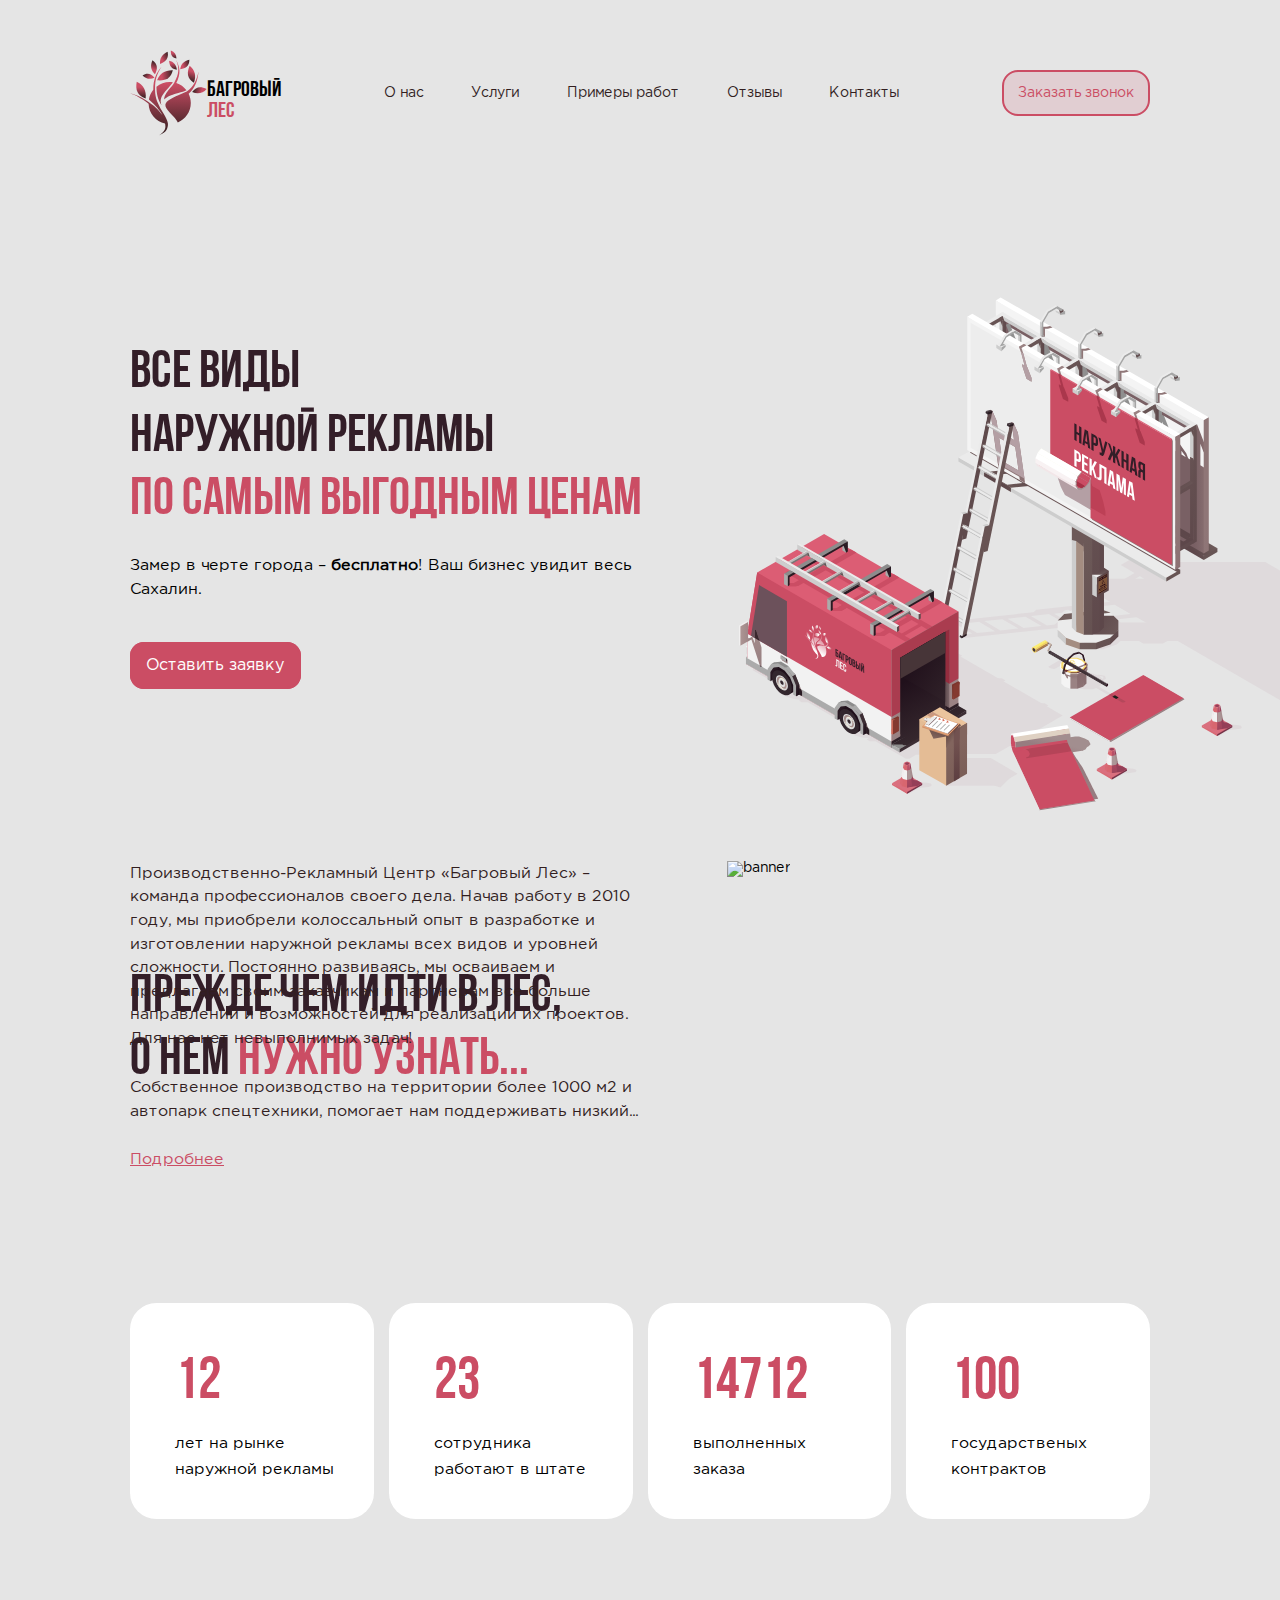
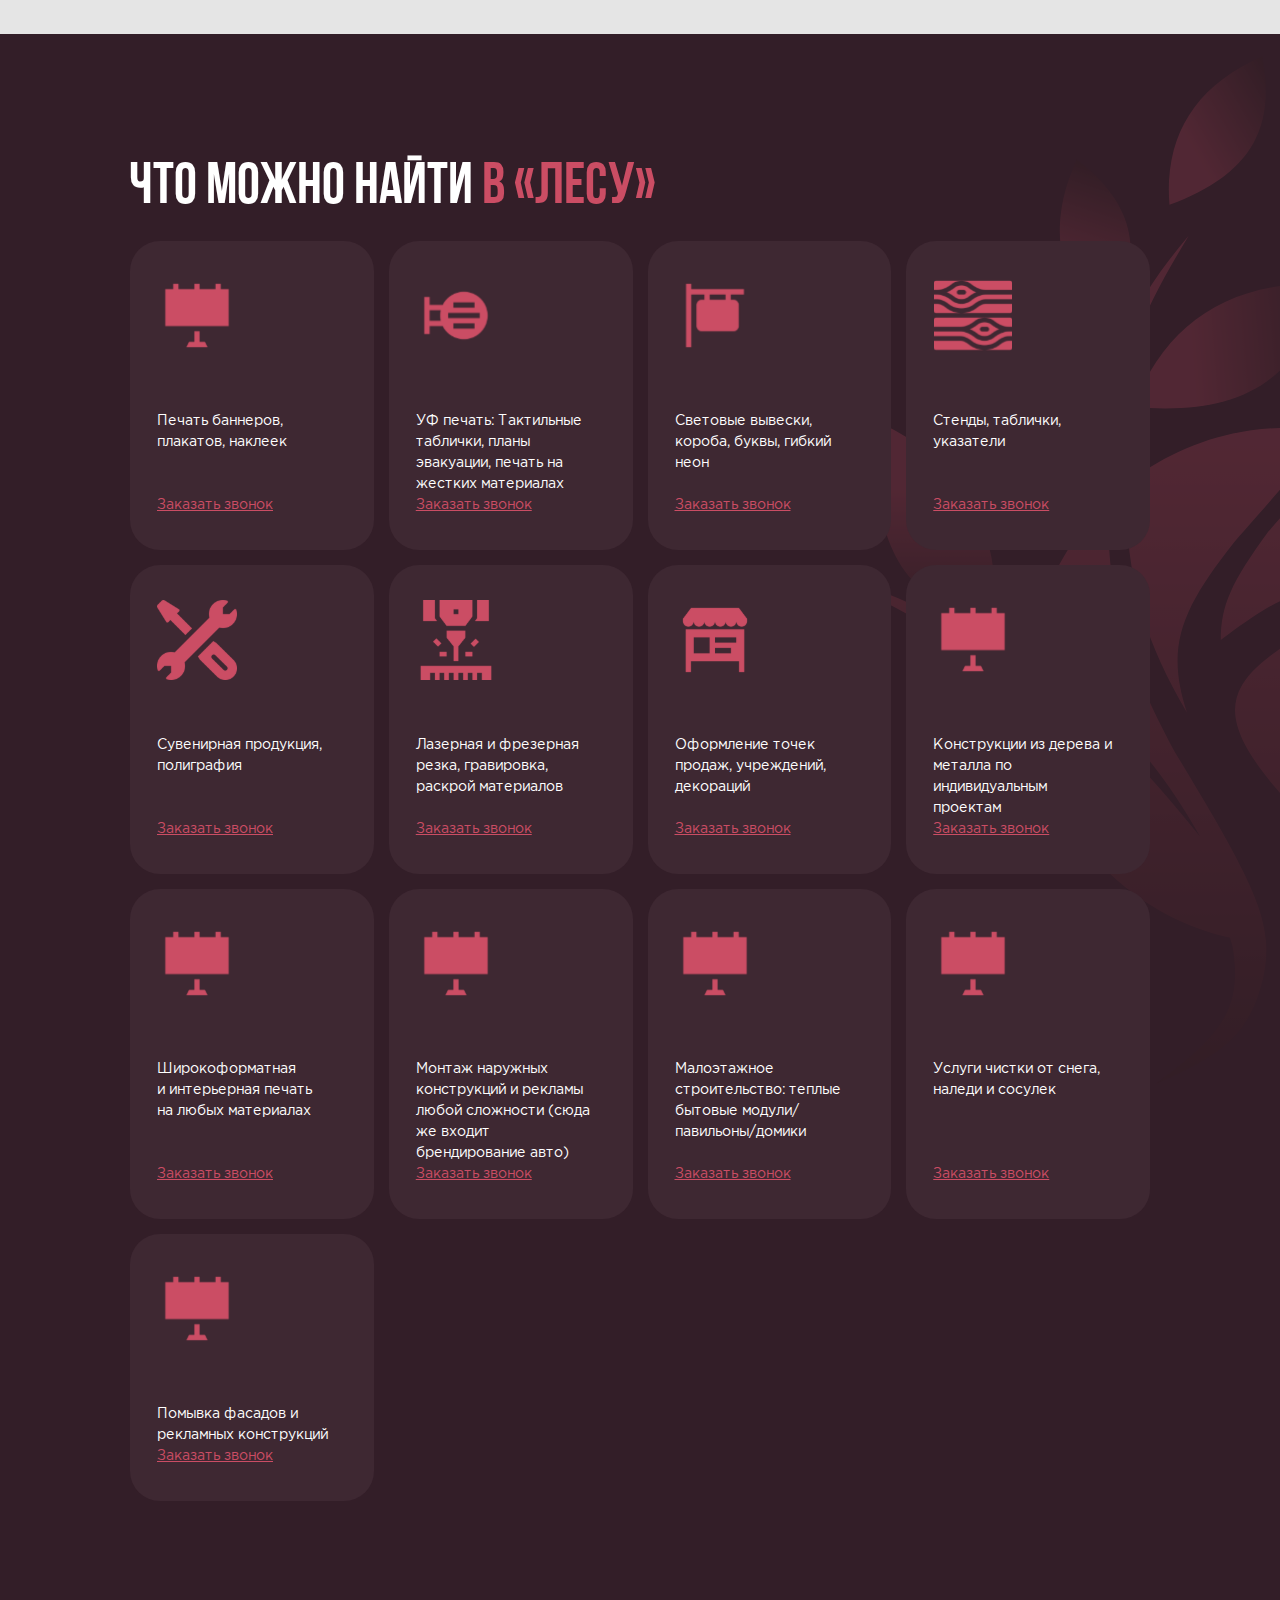
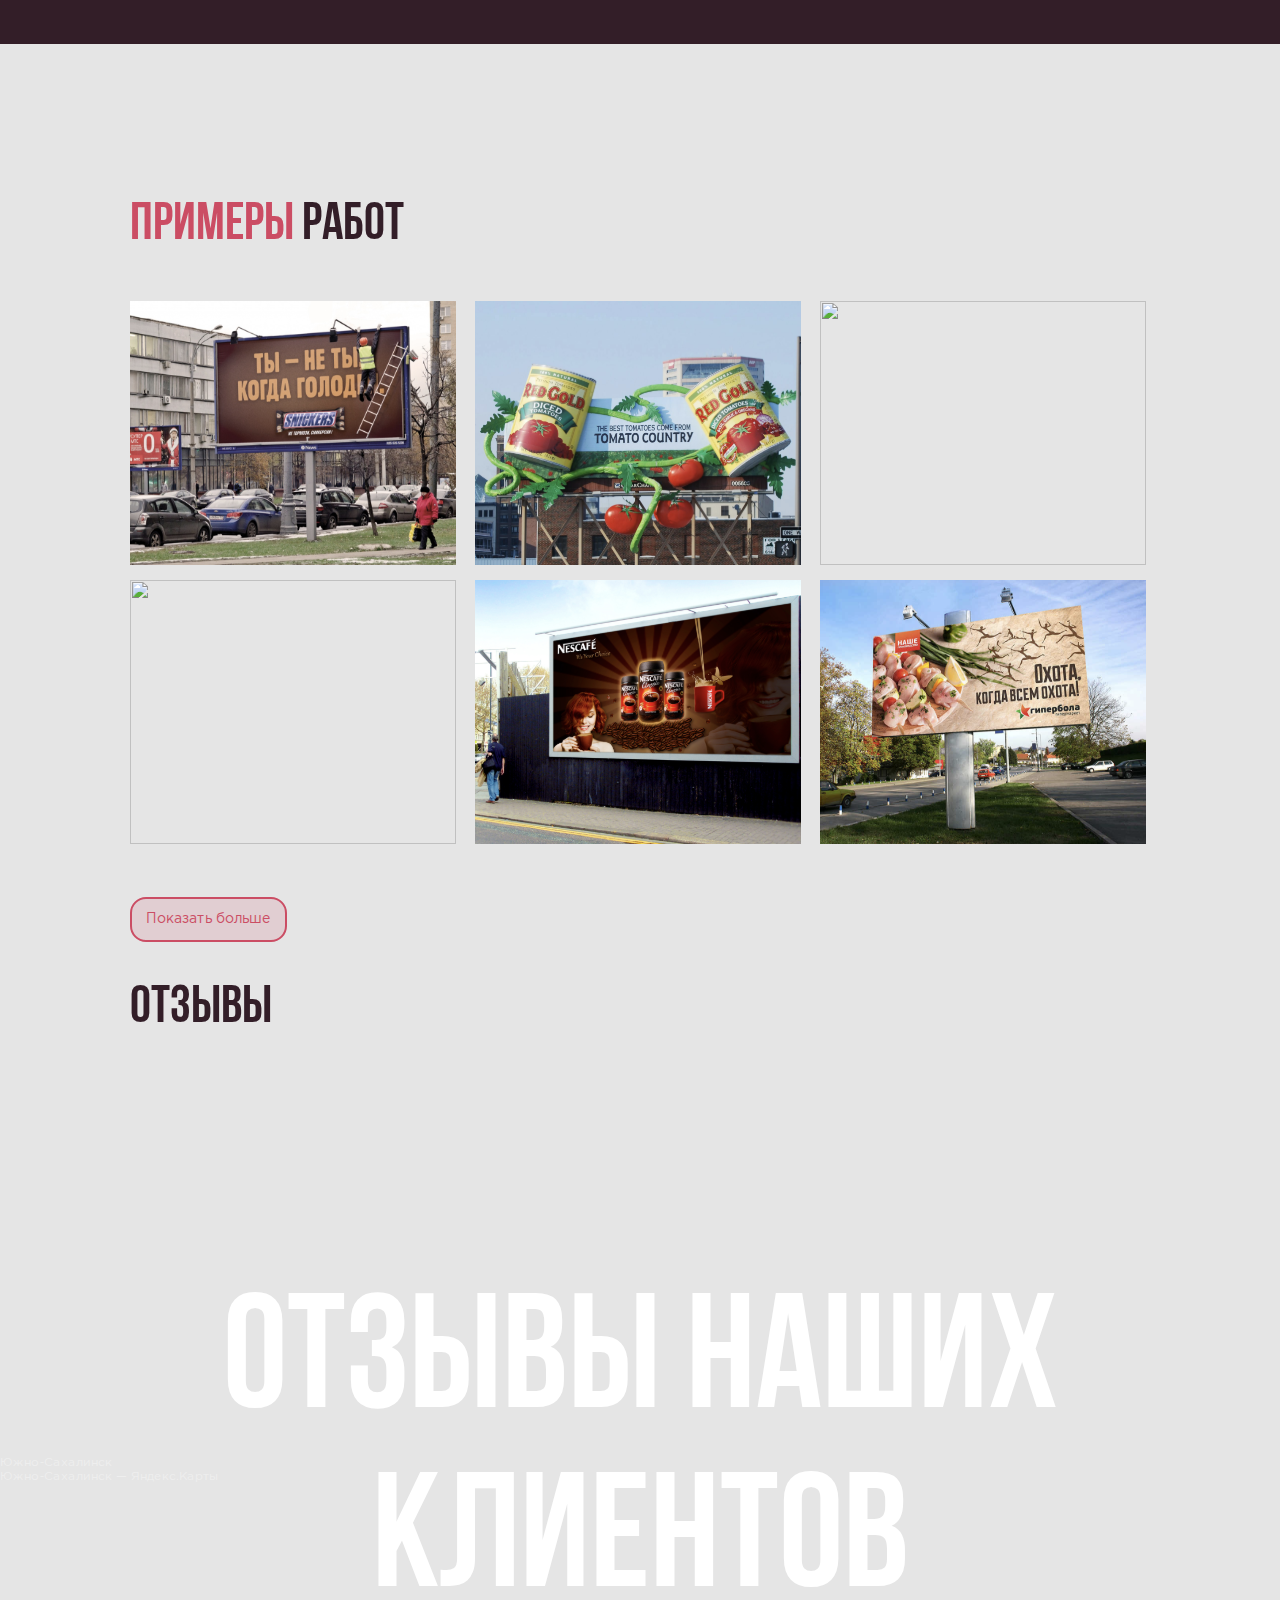
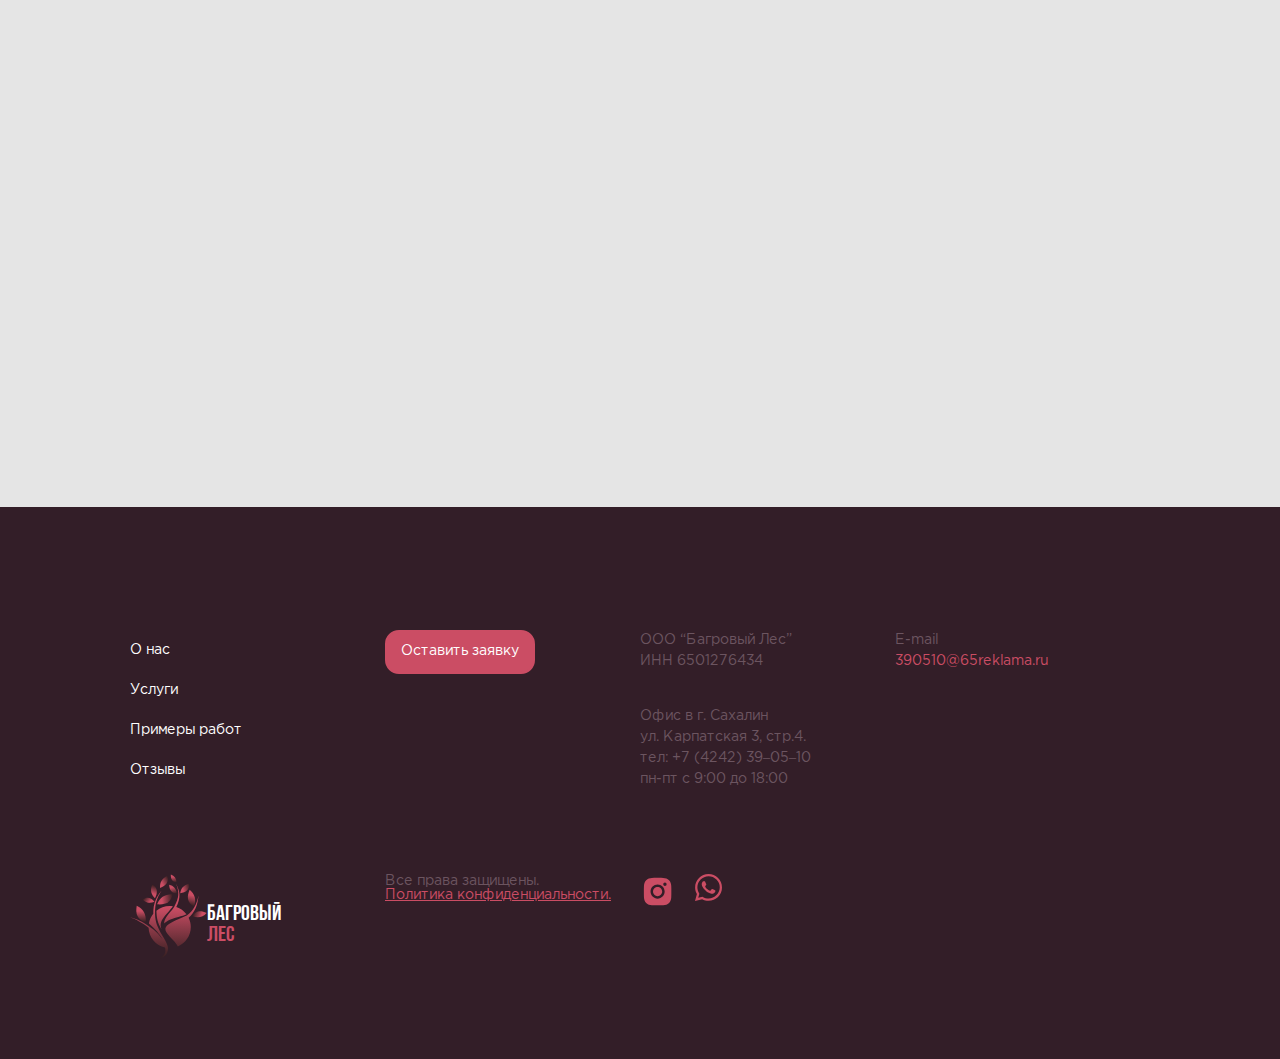
==== commit d1380067: "добавлен реальный текст" ====
--- a/index.html
+++ b/index.html
@@ -24,7 +24,7 @@
 									<p class="forest_two">ЛЕС</p>
 								</div>
 							</div>
-
+							<!--выкатить меню с телефона-->
 							<div class="menuToggle icon">
 								<div class="hamburger">
 								</div>
@@ -43,22 +43,37 @@
 
 							<div class="call">
 								<a href="#" class="btn btn_call open_pop_up">Заказать звонок</a>
-								<!-- <button class="btn btn_call">Заказать звонок</button> -->
+
+								<!--Обратная форма-->
+								<div class="pop_up" id="pop_up">
+									<div class="pop_up_container">
+										<div class="pop_up_body">
+											<p>Заказать звонок</p>
+											<form action="">
+												<input type="text" placeholder="Имя">
+												<input type="text" placeholder="Телефон">
+												<button type="submit">Заказать звонок</button>
+											</form>
+											<div class="pop_up_close" id="pop_up_close">&#10006</div>
+										</div>
+									</div>
+								</div>
 							</div>
 
 							<div class="pop_up" id="pop_up">
 								<div class="pop_up_container">
-									<div class="pop_up_body" id="pop_up_body">
+									<div class="pop_up_body">
 										<p>Заказать звонок</p>
 										<form action="">
 											<input type="text" placeholder="Имя">
 											<input type="text" placeholder="Телефон">
 											<button>Заказать звонок</button>
 										</form>
-										<div class="pop_up_close">&#10006</div>
-									</div>
-								</div>
-							</div>
+										<div class="pop_up_close" id="pop_up_close">&#10006</div>
+									</div>
+								</div>
+							</div>
+
 						</div>
 					</header>
 				</div>
@@ -76,9 +91,8 @@
 								<p class="banner_body_two">Замер в черте города – <b>бесплатно</b>! Ваш бизнес увидит весь
 									Сахалин.</p>
 								<div class="app">
-									<!-- <a href="#" class="btn btn_app" id="open_pop_up">Оставить заявку</a> -->
-
-									<!-- <button class="btn btn_app" id="open_pop_up">Оставить заявку</button> -->
+									<a href="#" class="btn btn_app open_pop_up">Оставить заявку</a>
+
 								</div>
 							</div>
 							<div class="banner_body_left">
@@ -100,14 +114,24 @@
 									<img src="img/card.svg" width="428.096" height="569.3" alt="banner">
 								</div>
 								<div class="about_three">
-									<p class="text">Багровый лес – это
-										рекламный центр полного цикла в Южно-Сахалинске. Рекламные услуги от дизайна
-										до монтажных работ на собственных автовышках, по выгодным ценам.</p>
-									<p class="text">Здесь можно разместить больше текста о компании Багровый Лес.Здесь можно
-										разместить
-										больше текста о компании Багровый Лес.
-										Здесь можно разместить больше текста о компании Багровый Лес.</p>
-									<p class="text"><span>Подробнее...</span></p>
+									<p class="text">Производственно-Рекламный Центр «Багровый Лес» – команда профессионалов
+										своего дела. Начав работу в 2010 году, мы приобрели колоссальный опыт в разработке и
+										изготовлении наружной рекламы всех видов и уровней сложности. Постоянно развиваясь, мы
+										осваиваем и предлагаем своим заказчикам и партнерам все больше направлений и возможностей
+										для реализации их проектов. Для нас нет невыполнимых задач!</p>
+
+									<p class="text">Собственное производство на территории более 1000 м2 и автопарк спецтехники,
+										помогает нам поддерживать низкий<span class="text" id="dots">...</span>
+										<span class="text" id="more"> уровень цен, а качество исполнения обеспечивается широким
+											спектром оборудования и надежными поставщиками материалов.<br> <br>
+											Долгие годы успешной работы позволяют нам гарантировать лучший
+											результат из
+											возможных. В работе с каждым клиентом Компания Багровый Лес зарекомендовалсебя как
+											добросовестный и надежный исполнитель. Результатом
+											нашего труда за все годы работы стала уверенная позиция одной из самых передовых
+											рекламно-производственных компаний полного цикла Сахалинской области.</span>
+									</p>
+									<button class="text" id="button_more" onclick="readMore()">Подробнее</button>
 								</div>
 							</div>
 						</div>
@@ -120,7 +144,7 @@
 							<div class="item_flex">
 								<div class="item_items">
 									<div class="item_items_numb">
-										<p>20</p>
+										<p>12</p>
 									</div>
 									<div class="item_items_text">
 										<p>лет на рынке наружной рекламы</p>
@@ -128,29 +152,32 @@
 								</div>
 								<div class="item_items">
 									<div class="item_items_numb">
-										<p>32</p>
+										<p>23</p>
 									</div>
 									<div class="item_items_text">
 										<p>сотрудника работают в штате</p>
 									</div>
 								</div>
+
 								<div class="item_items">
 									<div class="item_items_numb">
-										<p>893</p>
+										<p>14712</p>
 									</div>
 									<div class="item_items_text">
 										<p>выполненных</p>
 										<p>заказа</p>
 									</div>
+
 								</div>
 								<div class="item_items">
 									<div class="item_items_numb">
-										<p>214</p>
+										<p>100</p>
 									</div>
 									<div class="item_items_text">
 										<p>государственых контрактов</p>
 									</div>
 								</div>
+
 							</div>
 						</div>
 					</div>
@@ -167,59 +194,133 @@
 								<div class="service_items_icon">
 									<img src="img/1.svg" width="80" height="80">
 								</div>
+								<p class="service_items_text">Печать баннеров, плакатов, наклеек
+								</p>
+								<a class="demand open_pop_up">Заказать звонок</a>
+
+								<!-- <p class="demand">Оставить заявку</p> -->
+							</div>
+
+							<div class="service_items">
+								<div class="service_items_icon">
+									<img src="img/2.svg" width="80" height="80">
+								</div>
+								<p class="service_items_text">УФ печать: Тактильные таблички, планы эвакуации, печать на жестких
+									материалах
+									<a class="demand open_pop_up">Заказать звонок</a>
+							</div>
+
+							<div class="service_items">
+								<div class="service_items_icon">
+									<img src="img/3.svg" width="80" height="80">
+								</div>
+								<p class="service_items_text">Световые вывески, короба, буквы, гибкий неон
+								</p>
+								<a class="demand open_pop_up">Заказать звонок</a>
+							</div>
+
+							<div class="service_items">
+								<div class="service_items_icon">
+									<img src="img/4.svg" width="80" height="80">
+								</div>
+								<p class="service_items_text">Стенды, таблички, указатели</p>
+								<a class="demand open_pop_up">Заказать звонок</a>
+							</div>
+
+
+							<div class="service_items">
+								<div class="service_items_icon">
+									<img src="img/5.svg" width="80" height="80">
+								</div>
+								<p class="service_items_text">Сувенирная продукция, полиграфия</p>
+								<a href="#" class="demand open_pop_up">Заказать звонок</a>
+							</div>
+
+							<div class="service_items">
+								<div class="service_items_icon">
+									<img src="img/6.svg" width="80" height="80">
+								</div>
+								<p class="service_items_text">Лазерная и фрезерная резка, гравировка, раскрой материалов</p>
+								<a class="demand open_pop_up">Заказать звонок</a>
+							</div>
+
+							<div class="service_items">
+								<div class="service_items_icon">
+									<img src="img/7.svg" width="80" height="80">
+								</div>
+								<p class="service_items_text">Оформление точек продаж, учреждений, декораций</p>
+								<a class="demand open_pop_up">Заказать звонок</a>
+							</div>
+
+							<div class="service_items">
+								<div class="service_items_icon">
+									<img src="img/1.svg" width="80" height="80">
+								</div>
+								<p class="service_items_text">Конструкции из дерева и металла по индивидуальным проектам
+								</p>
+								<a class="demand open_pop_up">Заказать звонок</a>
+
+								<!-- <p class="demand">Оставить заявку</p> -->
+							</div>
+
+
+							<div class="service_items">
+								<div class="service_items_icon">
+									<img src="img/1.svg" width="80" height="80">
+								</div>
 								<p class="service_items_text">Широкоформатная<br> и интерьерная печать<br> на любых материалах
 								</p>
-								<p class="demand">Оставить заявку</p>
-							</div>
-
-							<div class="service_items">
-								<div class="service_items_icon">
-									<img src="img/2.svg" width="80" height="80">
-								</div>
-								<p class="service_items_text">Световые вывески:<br> буквы, короба, фризы,<br> аншлаги </p>
-								<p class="demand">Оставить заявку</p>
-							</div>
-
-							<div class="service_items">
-								<div class="service_items_icon">
-									<img src="img/3.svg" width="80" height="80">
-								</div>
-								<p class="service_items_text">Таблички из ПВХ,<br> композита, оргстекла,<br> акрила, ПЭТ, стенды
-								</p>
-								<p class="demand">Оставить заявку</p>
-							</div>
-
-							<div class="service_items">
-								<div class="service_items_icon">
-									<img src="img/4.svg" width="80" height="80">
-								</div>
-								<p class="service_items_text">Нестандартные<br> конструкции<br> из металла и дерева </p>
-								<p class="demand">Оставить заявку</p>
-							</div>
-
-
-							<div class="service_items">
-								<div class="service_items_icon">
-									<img src="img/5.svg" width="80" height="80">
-								</div>
-								<p class="service_items_text">Монтаж наружной<br> рекламы и конструкций<br> любой сложности</p>
-								<p class="demand">Оставить заявку</p>
-							</div>
-
-							<div class="service_items">
-								<div class="service_items_icon">
-									<img src="img/6.svg" width="80" height="80">
-								</div>
-								<p class="service_items_text">Лазерная резка,<br> фрезеровка,<br> гравировка, 3D</p>
-								<p class="demand">Оставить заявку</p>
-							</div>
-
-							<div class="service_items">
-								<div class="service_items_icon">
-									<img src="img/7.svg" width="80" height="80">
-								</div>
-								<p class="service_items_text">Оформление магазинов,<br> входных групп,<br> декорации и т.д.</p>
-								<p class="demand">Оставить заявку</p>
+								<a class="demand open_pop_up">Заказать звонок</a>
+
+								<!-- <p class="demand">Оставить заявку</p> -->
+							</div>
+
+
+
+							<div class="service_items">
+								<div class="service_items_icon">
+									<img src="img/1.svg" width="80" height="80">
+								</div>
+								<p class="service_items_text">Монтаж наружных конструкций и рекламы любой сложности (сюда же
+									входит брендирование авто)
+								</p>
+								<a class="demand open_pop_up">Заказать звонок</a>
+
+								<!-- <p class="demand">Оставить заявку</p> -->
+							</div>
+
+
+							<div class="service_items">
+								<div class="service_items_icon">
+									<img src="img/1.svg" width="80" height="80">
+								</div>
+								<p class="service_items_text">Малоэтажное строительство: теплые бытовые модули/павильоны/домики
+								</p>
+								<a class="demand open_pop_up">Заказать звонок</a>
+
+								<!-- <p class="demand">Оставить заявку</p> -->
+							</div>
+
+							<div class="service_items">
+								<div class="service_items_icon">
+									<img src="img/1.svg" width="80" height="80">
+								</div>
+								<p class="service_items_text">Услуги чистки от снега, наледи и сосулек
+								</p>
+								<a class="demand open_pop_up">Заказать звонок</a>
+
+								<!-- <p class="demand">Оставить заявку</p> -->
+							</div>
+
+							<div class="service_items">
+								<div class="service_items_icon">
+									<img src="img/1.svg" width="80" height="80">
+								</div>
+								<p class="service_items_text">Помывка фасадов и рекламных конструкций
+								</p>
+								<a class="demand open_pop_up">Заказать звонок</a>
+
+								<!-- <p class="demand">Оставить заявку</p> -->
 							</div>
 						</div>
 					</div>
@@ -281,29 +382,25 @@
 							</div>
 							<div class="footer_flex second">
 								<div class="app">
-									<button class="btn btn_app">Оставить заявку</button>
+									<button class="btn btn_app open_pop_up">Оставить заявку</button>
 								</div>
 							</div>
 							<div class="footer_flex third">
 								<section class="footer_flex_third">
 									<p>ООО “Багровый Лес”</p>
-									<p>ИНН 000000000000</p>
+									<p>ИНН 6501276434</p>
 								</section>
 								<section class="footer_flex_third">
 									<p>Офис в г. Сахалин</p>
-									<p>ул. Пушкина 31а, оф. 501</p>
-									<p>тел: +7 (391) 000-00-00</p>
+									<p>ул. Карпатская 3, стр.4.</p>
+									<p>тел: +7 (4242) 39‒05‒10</p>
 									<p>пн-пт с 9:00 до 18:00</p>
 								</section>
 							</div>
 							<div class="footer_flex four">
 								<section class="footer_flex_four up">
 									<p>E-mail</p>
-									<p><a href="">info@bagroviyles.ru</a></p>
-								</section>
-								<section class="footer_flex_four down">
-									<p>Карьера в компании</p>
-									<p><a href="">hr@bagroviyles.ru</a></p>
+									<p><a href="mailto390510@65reklama.ru">390510@65reklama.ru</a></p>
 								</section>
 							</div>
 							<div class="footer_flex five">
@@ -321,10 +418,9 @@
 							</div>
 							<div class="footer_flex seven">
 								<ul>
-									<li><a href=""><img src="img/vk.svg"></a></li>
-									<li><a href=""><img src="img/inst.svg"></a></li>
-									<li><a href=""><img src="img/youtube.svg"></a></li>
-									<li><a href=""><img src="img/wa.svg"></a></li>
+									<li><a href="https://www.instagram.com/bagroviy_les/" target="blank"><img
+												src="img/inst.svg"></a></li>
+									<li><a href="https://wa.me/+74242390510" target="blank"><img src="img/wa.svg"></a></li>
 								</ul>
 							</div>
 						</div>
--- a/index.css
+++ b/index.css
@@ -49,10 +49,10 @@
 	margin: 0px auto;
 	padding: 15px;
 }
-#dws-menu, 
+/* #dws-menu, 
 header label{
 	display: none;
-}
+} */
 @font-face {
 	font-family: "Gotham Pro";
 	src: url("fonts/gothampro.ttf") format("truetype");
@@ -93,10 +93,11 @@
    border-radius: 16px;
 	font-size: 1rem;
 	color: #CB4D64;
+	display: block;
 
 }
 .pop_up {
-	/* display: none; */
+	display: none;
 	width: 100%;
 	height: 100%;
 	position: fixed;
@@ -108,7 +109,7 @@
 	transition: .3s ease-in-out;
 }
 .pop_up.active {
-	/* display: block; */
+	display: block;
 	transform: translateY(0%) scale(100%);
 	background: rgba(0, 0, 0, .6);
 
@@ -211,7 +212,6 @@
 	font-size: 3.75rem;
 	color: #331E28;
 	line-height: 4.53rem;
-	/* position: absolute; */
 }
 .banner_body_left {
 	margin-right: -300px; 
@@ -241,7 +241,15 @@
 	margin-top: 1.8rem;
 	line-height: 150%;
 }
-
+#more {
+	display: none;
+}
+#button_more {
+	text-decoration: underline;
+	cursor: pointer;
+	color: #CB4D64;
+}
+#button_more {background: #E5E5E5;}
 .about_flex {
 	display: flex;
 	flex-wrap: wrap;
@@ -262,9 +270,6 @@
 	width: 50%;
 	margin-top: -250px;
 }
-
-
-
 
 .item_flex {
 	margin: 100px 0 100px 0;
@@ -278,30 +283,32 @@
 	color: #CB4D64;
 	padding: 43.34px 25px 35.08px 45px;
 }
-/* .item_items:last-child {
-	margin-left: 0;
-} */
+.item_items_text {
+	color: #000;
+}
 .item_items:hover {
 	background-color: #CB4D64;
 	color: #FFFFFF;
 	transition: 0.7s;
 }
+
+.item_items:hover .item_items_text {
+	color: #FFFFFF;
+	transition: 0.7s;
+
+}
 .item_items_numb {
 	font-family: "Bebas Neue Cyrillic";  
 	font-size: 4.2rem;
 	line-height: 4.5rem;
-	/* color: #CB4D64; */
-	/* margin: 2.7rem 10rem 2.5rem 2.81rem; */
 }
 .item_items_text {
 	font-size: 1.12rem;
 	line-height: 1.68;
 	margin-top: 1.56rem;
-}
-.item_items_text>p {
 	color: #000;
-}
-
+
+}
 
 .service {
 	background-color:  #331E28;
@@ -327,7 +334,7 @@
 
 }
 .service_items {
-	/* height: 300px; */
+
 	background: #3E2832;
 	border-radius: 30px;
 	padding: 35px 31px 34px 27px;
@@ -336,23 +343,26 @@
 }
 .service_items_icon img {
 	margin-bottom: 55px;
+}
+.service_items_icon {
+	/* align-self: flex-start; */
 }
 .service_items_text{
 	font-size: 1rem;
 	line-height: 1.5rem;
 	color: #FFFFFF;
-}
-/* .service_items p{
-	font-size: 1rem;
-	line-height: 1.5rem;
-	color: #FFFFFF;
-} */
+	/* align-self: stretch; */
+	flex: 1;
+}
 .demand {
 	color: #CB4D64;
 	font-size: 1rem;
 	line-height: 1.5rem;
 	text-decoration: underline;
-	margin-top: 23px;
+	/* margin-top: 23px; */
+	cursor: pointer;
+	/* align-self: flex-end; */
+
 }
 
 
@@ -672,7 +682,7 @@
 
 
 /*мобилка*/
-@media (max-width:768px) {
+@media (max-width:768px) { 
 .service_flex {
 	margin-bottom: 100px;
 	display: grid;
@@ -746,7 +756,7 @@
 
 .header_body{
 	display: flex;
-	justify-content: stretch;
+	/* justify-content: stretch; */
 	flex-wrap: wrap;
 	
 }
@@ -765,17 +775,19 @@
 .header_list {
 	
 }
-.call {
+.call{
 	width: 100%;
-}
-.btn {
-	width: 100%;
-} 
-.btn_call{
-	background: rgba(203, 77, 100, 0.15);
-}
+	margin: auto;
+}
+
 .header_list li {
 	margin: 20px;
+}
+.btn_call {
+	margin: auto;
+	width: 288px;
+	text-align: center;
+	display: block;
 }
 }
 
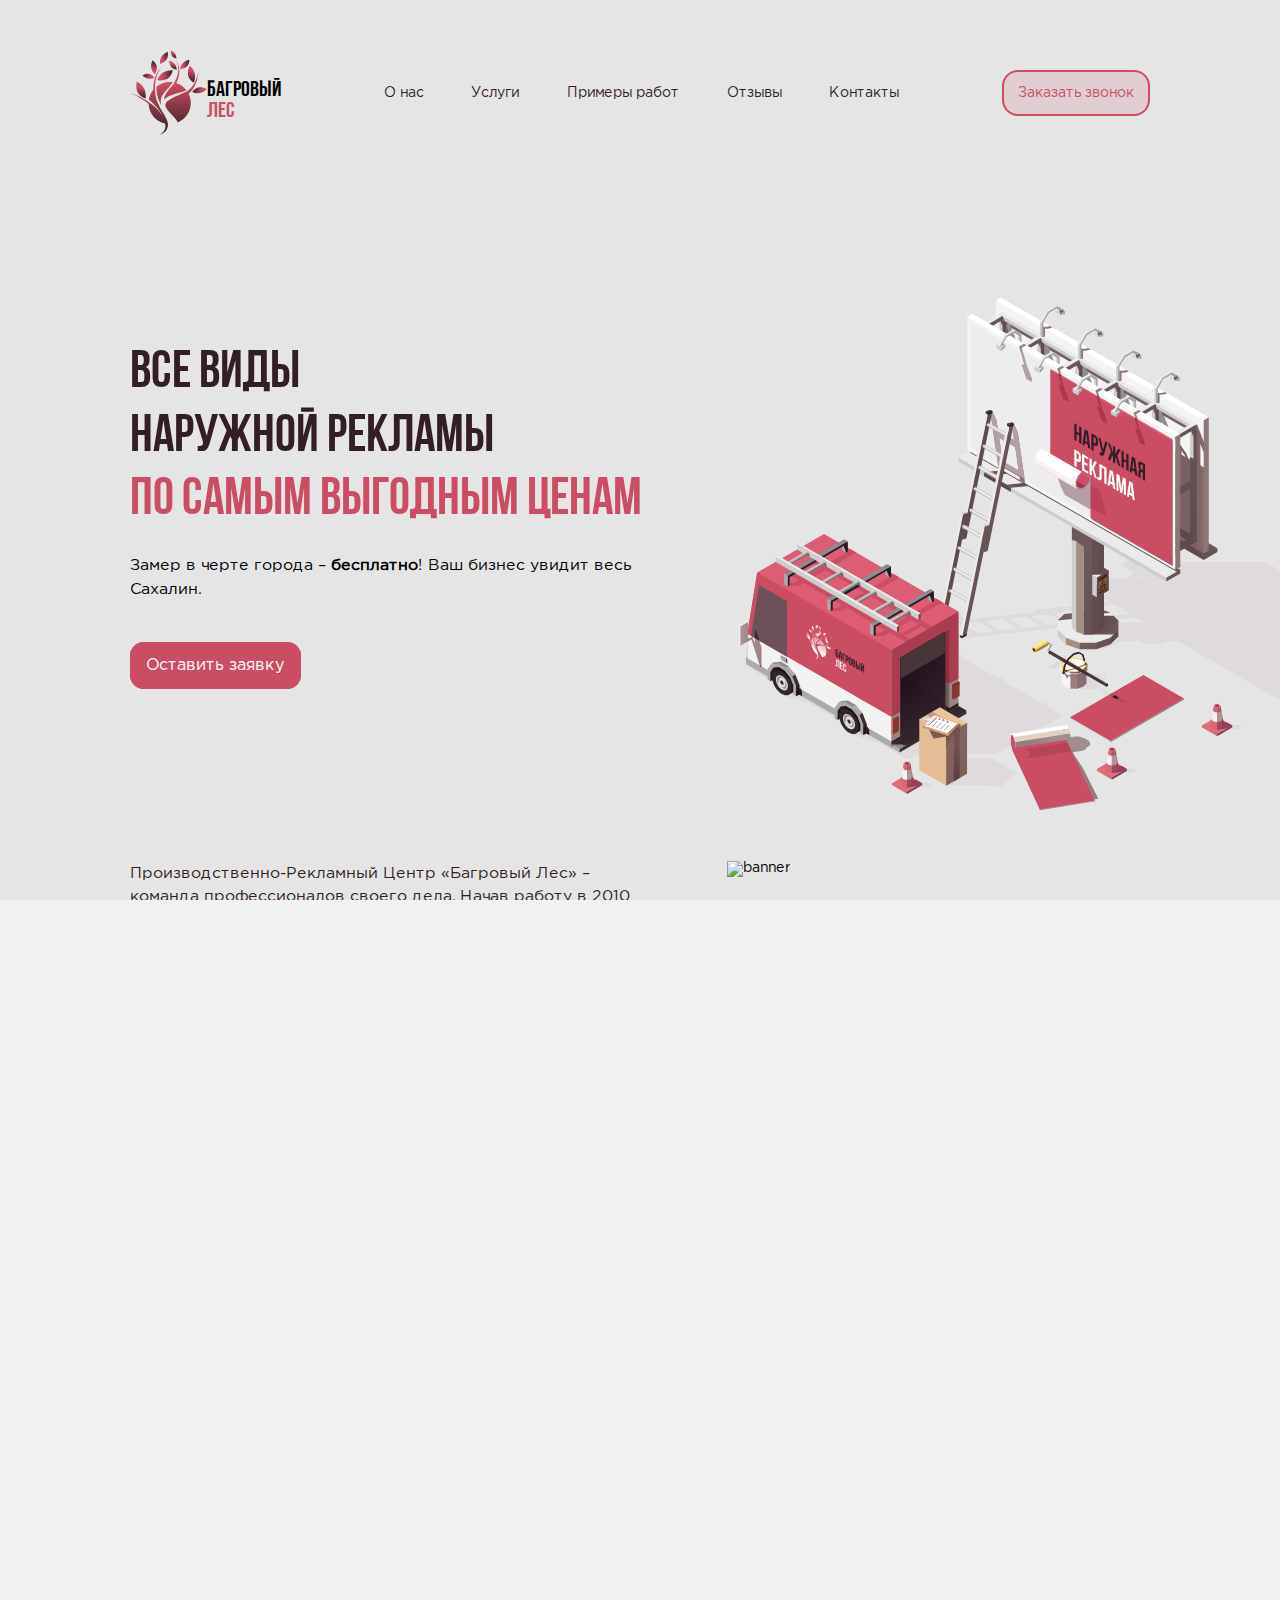
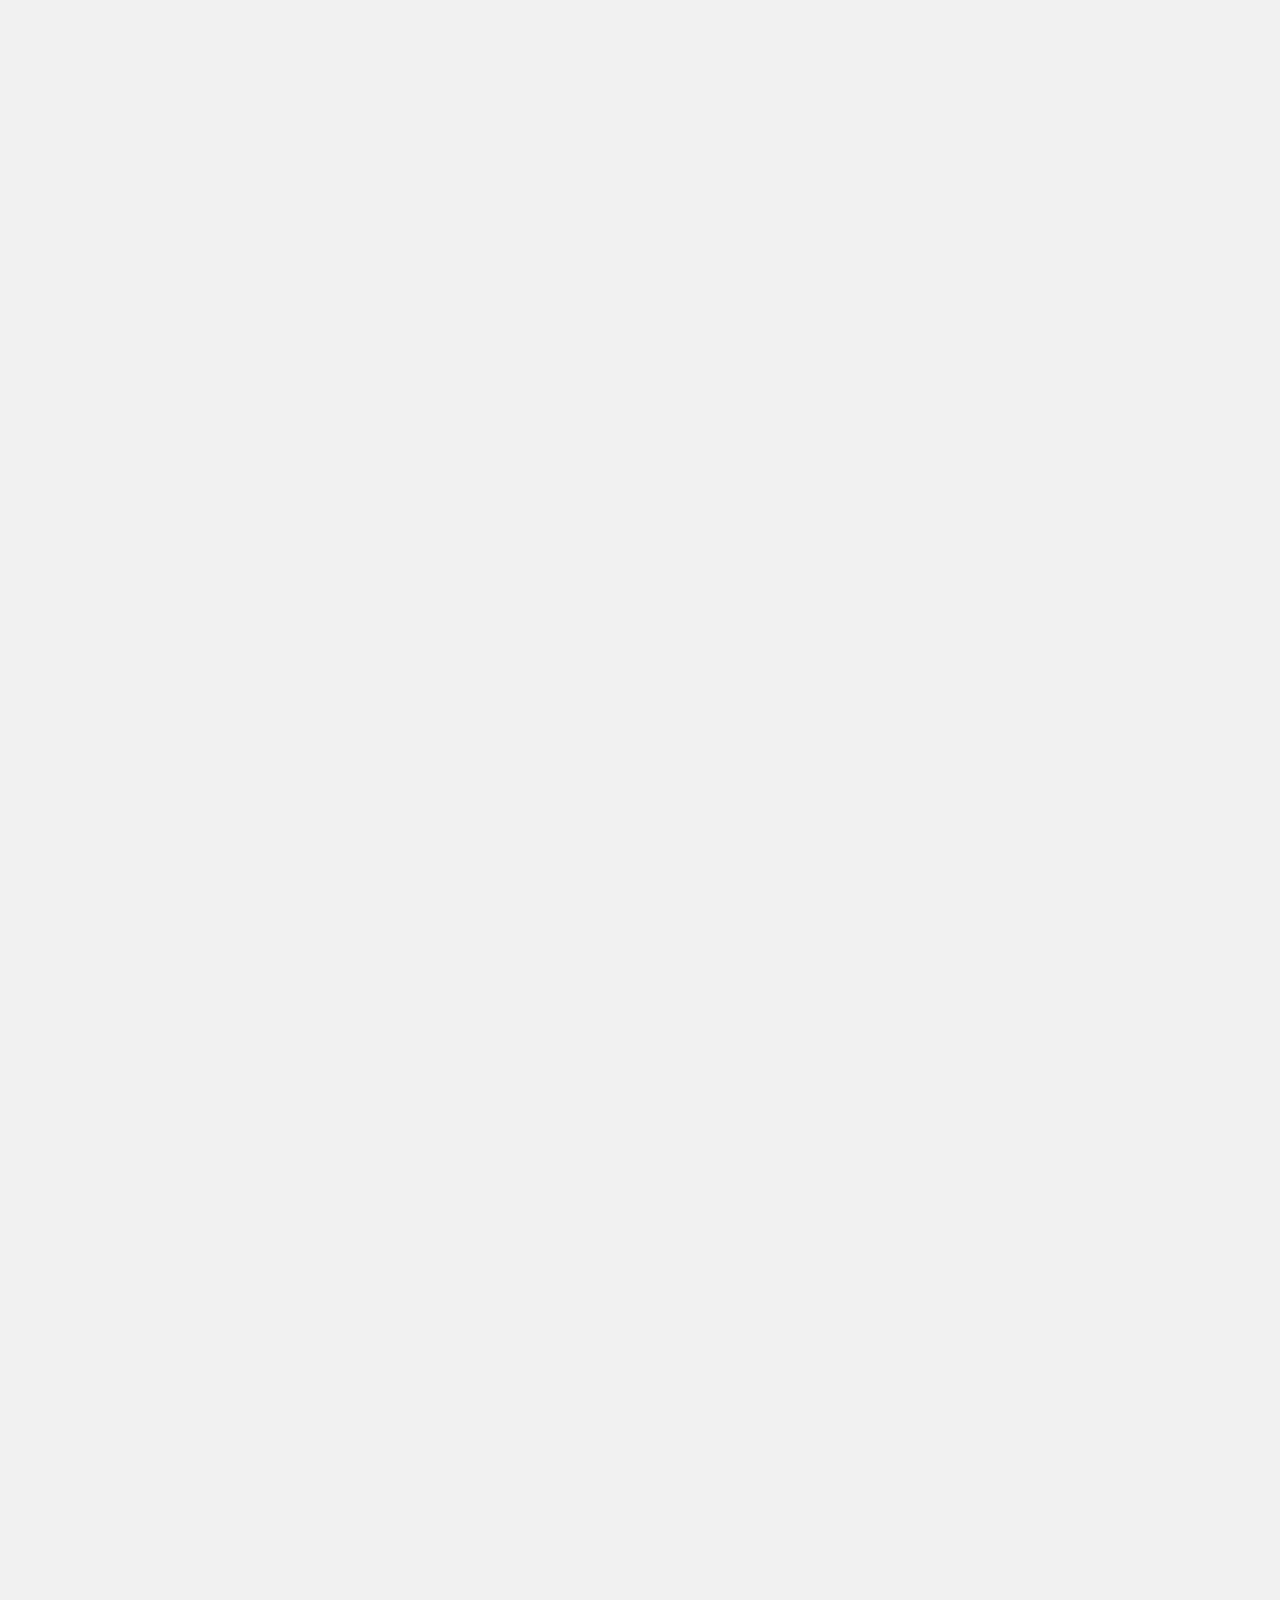
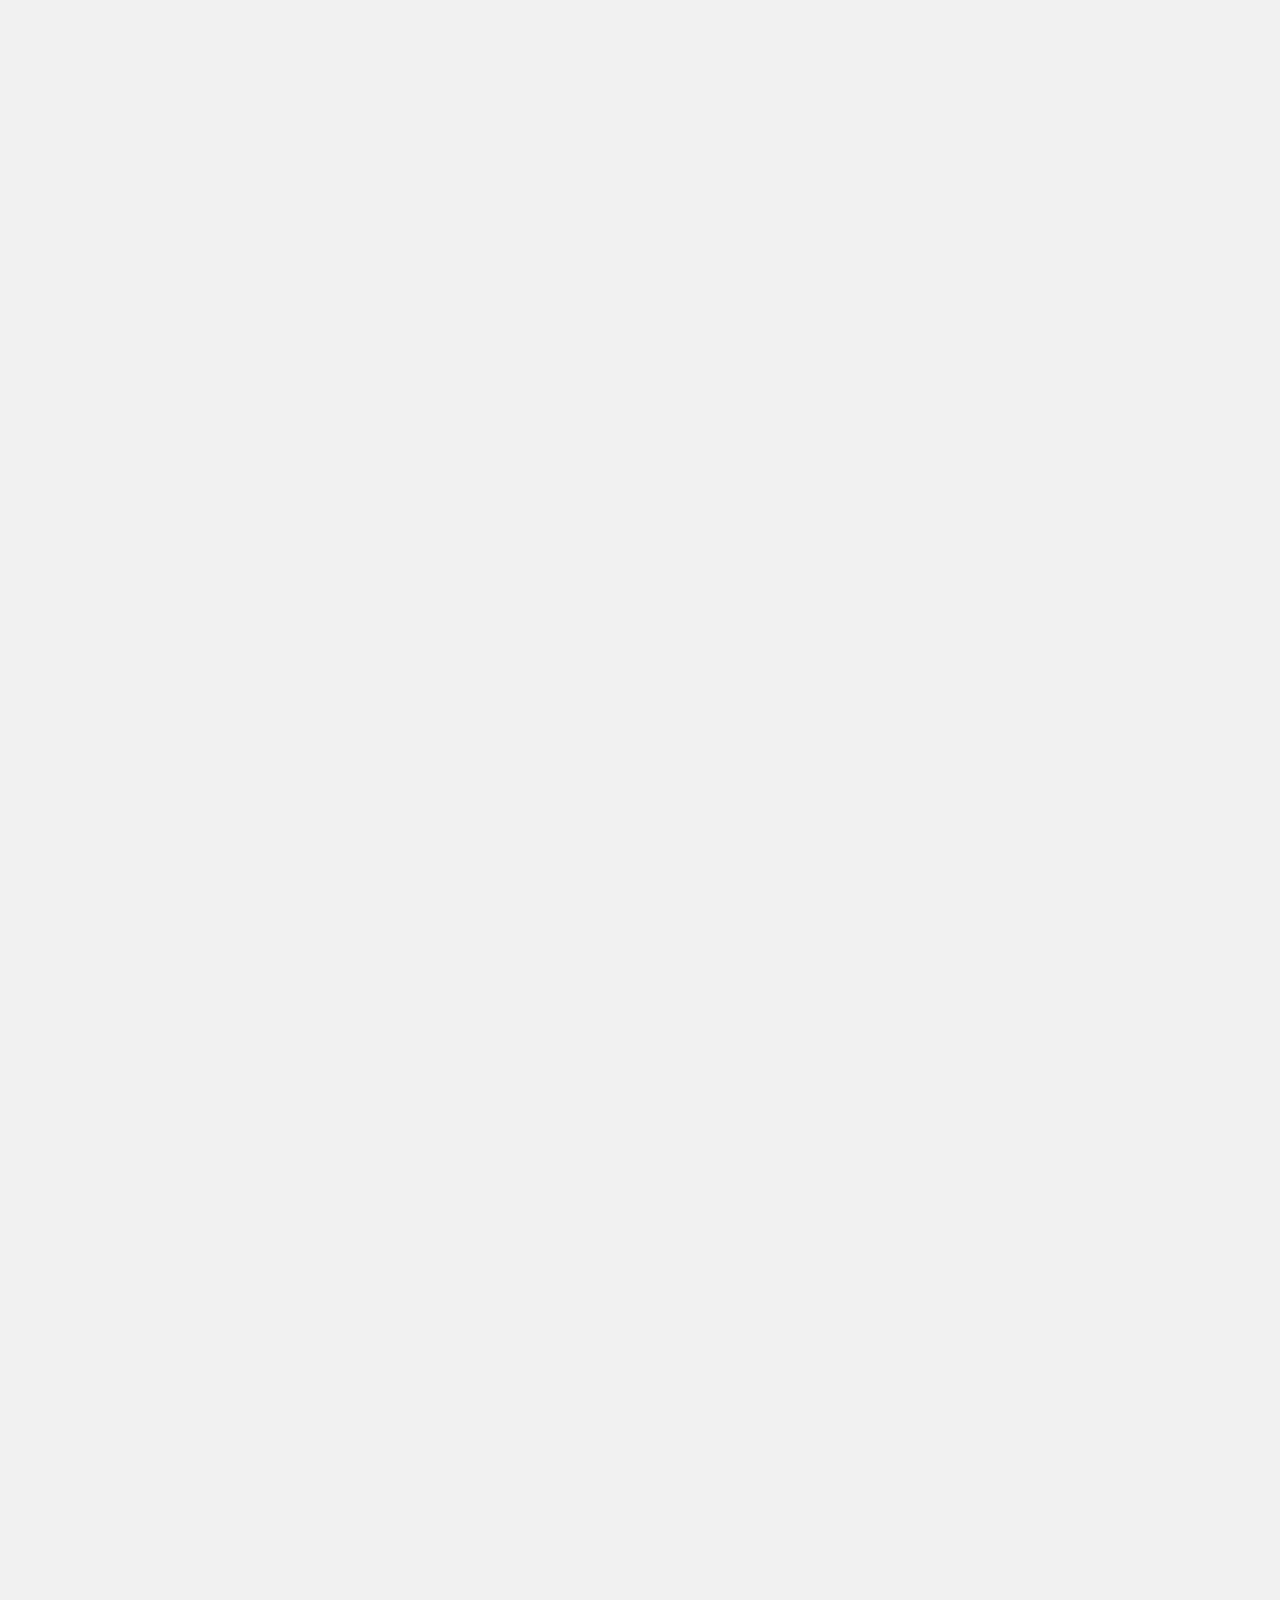
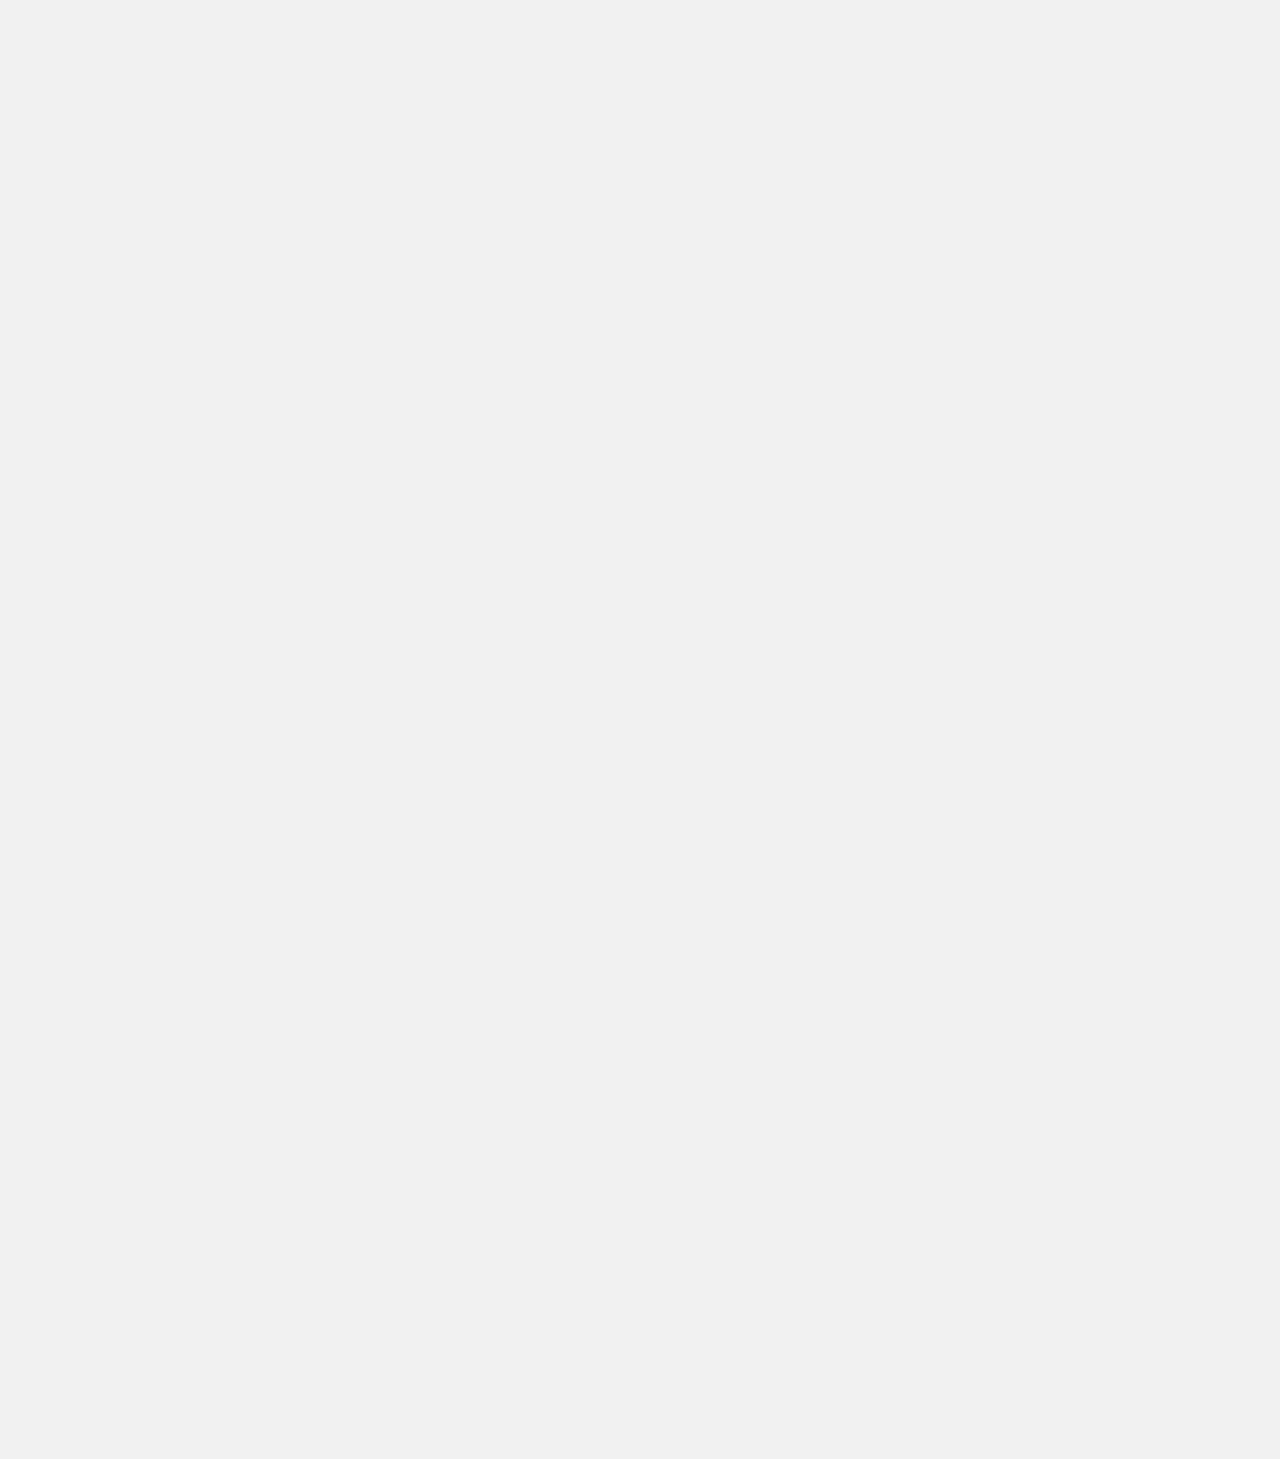
==== commit f86e2db0: "test php" ====
--- a/index.html
+++ b/index.html
@@ -6,7 +6,8 @@
 	<meta http-equiv="X-UA-Compatible" content="IE=edge">
 	<meta name="viewport" content="width=device-width, initial-scale=1.0">
 	<title>65reklama</title>
-	<link rel="stylesheet" href="index.css">
+	<link rel="stylesheet" href="css/index.css">
+	<link rel="stylesheet" href="css/review_style.css">
 
 </head>
 
@@ -339,19 +340,239 @@
 							<div class="example_img"><img src="img/ex4.svg" width="325.6" height="264"></div>
 							<div class="example_img"><img src="img/ex5.svg" width="325.6" height="264"></div>
 							<div class="example_img"><img src="img/ex6.svg" width="325.6" height="264"></div>
+
+							<div class="example_img example_img_hiden"><img src="img/ex1.svg" width="325.6" height="264"></div>
+							<div class="example_img example_img_hiden"><img src="img/ex2.svg" width="325.6" height="264"></div>
+							<div class="example_img example_img_hiden"><img src="img/ex3.svg" width="325.6" height="264"></div>
+							<div class="example_img example_img_hiden"><img src="img/ex4.svg" width="325.6" height="264"></div>
+							<div class="example_img example_img_hiden"><img src="img/ex5.svg" width="325.6" height="264"></div>
+							<div class="example_img example_img_hiden"><img src="img/ex6.svg" width="325.6" height="264"></div>
 						</div>
 						<div class="example_btn">
-							<button class="btn btn_call">Показать больше</button>
+							<button id="show_more_btn" class="btn btn_call">Показать больше</button>
 						</div>
 					</div>
 				</section>
 
 				<section class="reviews">
-					<div class="container">
-						<h2 id="reviews" class="type">Отзывы</h2>
-					</div>
-					<div class="reviews_footer">
-						<h1>Отзывы наших клиентов</h1>
+					<div class="revies_container">
+						<div class="slider-wrapper">
+							<div class="slider__review-title">
+								Отзывы
+							</div>
+							<div class="slider-list">
+								<div class="slider__review">
+									<div class="slider__review-content">
+										Lorem ipsum dolor sit amet, consectetur adipiscing elit. Dui tortor egestas adipiscing
+										lorem
+										adipiscing. In morbi luctus scelerisque quis est volutpat lobortis vulputate velit. Eu
+										faucibus
+										ut
+										velit diam euismod nibh faucibus amet. Sagittis congue luctus tortor, ut dictumst.
+										Faucibus enim
+										sodales non ultrices. Urna, dictum non elit faucibus. Urna habitant odio pellentesque
+										nulla.
+										Lorem ipsu
+									</div>
+
+									<div class="slider__review-footer">
+										<div class="slider__dot-image">
+											<img src="./img/com.png" alt="">
+										</div>
+										<div class="slider__review-user">
+											<div class="slider__review-name">
+												Юрий Борисов
+											</div>
+											<div class="slider__review-position">
+												Директор "ООО Роснефть"
+											</div>
+										</div>
+									</div>
+								</div>
+								<div class="slider__review">
+									<div class="slider__review-content">
+										Lorem ipsum dolor sit amet, consectetur adipiscing elit. Dui tortor egestas adipiscing
+										lorem
+										adipiscing. In morbi luctus scelerisque quis est volutpat lobortis vulputate velit. Eu
+										faucibus
+										ut
+										velit diam euismod nibh fat lobortis vulputate velit. Eu faucibus
+										ut
+										velit diam euismod nibh faucibus amet. Sagittis congue luctus tortor, ut dictumst.
+										Faucibus enim
+										sodales non ultricna habitant odio pellentesque nulla.
+									</div>
+
+									<div class="slider__review-footer">
+										<div class="slider__dot-image">
+											<img src="./img/precom.png" alt="">
+										</div>
+										<div class="slider__review-user">
+											<div class="slider__review-name">
+												Юрий Борисов
+											</div>
+											<div class="slider__review-position">
+												Директор "ООО Роснефть"
+											</div>
+										</div>
+									</div>
+								</div>
+								<div class="slider__review">
+									<div class="slider__review-content">
+										Lorem ipsum dolor sit amet, consectetur adipiscing elit. Dui tortor egestas adipiscing
+										lorem
+										adipiscing. In morbi luctus scelerisque quis est volutpat lobortis vulputate velit. Eu
+										faucibus
+										ut
+										velit diam euismod nibh fat lobortis vulputate velit. Eu faucibus
+										ut
+										velit diam euismod nibh faucibus amet. Sagittis congue luctus tortor, ut dictumst.
+										Faucibus enim
+										sodales non ultricna habitant odio pellentesque nulla.
+									</div>
+
+									<div class="slider__review-footer">
+										<div class="slider__dot-image">
+											<img src="./img/precom.png" alt="">
+										</div>
+										<div class="slider__review-user">
+											<div class="slider__review-name">
+												Юрий Борисов
+											</div>
+											<div class="slider__review-position">
+												Директор "ООО Роснефть"
+											</div>
+										</div>
+									</div>
+								</div>
+								<div class="slider__review">
+									<div class="slider__review-content">
+										Lorem ipsum dolor sit amet, consectetur adipiscing elit. Dui tortor egestas adipiscing
+										lorem
+										adipiscing. In morbi
+										velit diam euismod nibh faucibus amet. Sagittis congue luctus tortor, ut dictumst.
+										Faucibus enim
+										sodales non ultrices. Urna, dictum non elit faucibus. Urna habitant odio pellentesque
+										nulla.
+										Lorem ipsum dolor sit amue quis est volutpat lobortis vulputate velit. Eu faucibus
+										ut
+										velit diam euismod nibh faucibus amet. Sagittis congue luctus tortor, ut dictumst.
+										Faucibus enim
+										sodales non ultricna habitant odio pellentesque nulla.
+									</div>
+
+									<div class="slider__review-footer">
+										<div class="slider__dot-image">
+											<img src="./img/com.png" alt="">
+										</div>
+										<div class="slider__review-user">
+											<div class="slider__review-name">
+												Юрий Борисов
+											</div>
+											<div class="slider__review-position">
+												Директор "ООО Роснефть"
+											</div>
+										</div>
+									</div>
+								</div>
+								<div class="slider__review">
+									<div class="slider__review-content">
+										Lorem ipsum dolor sit amet, consectetur adipiscing elit. Dui tortor egestas adipiscing
+										lorem
+										adipiscing. In morbi luctus scelerisque quis est volutpat lobortis vulputate velit. Eu
+										faucibus
+										ut
+										velit diam euismod nibh faucibus amet. Sagittis congue luctus tortor, ut dictumst.
+										Faucibus enim
+										sodales non ultricna habitant odio pellentesque nulla.
+									</div>
+
+									<div class="slider__review-footer">
+										<div class="slider__dot-image">
+											<img src="./img/precom.png" alt="">
+										</div>
+										<div class="slider__review-user">
+											<div class="slider__review-name">
+												Юрий Борисов
+											</div>
+											<div class="slider__review-position">
+												Директор "ООО Роснефть"
+											</div>
+										</div>
+									</div>
+								</div>
+								<div class="slider__review">
+									<div class="slider__review-content">
+										Lorem ipsum dolor sit amet, consectetur adipiscing elit. Dui tortor egestas adipiscing
+										lorem
+										adipiscing. In morbi luctus scelerisque quis est volutpat lobortis vulputate velit. Eu
+										faucibus
+										ut
+										velit diam euisluctus tortor, ut dictumst. Faucibus enim
+										sodales non ultricna habitant odio pellentesque nulla.
+									</div>
+
+									<div class="slider__review-footer">
+										<div class="slider__dot-image">
+											<img src="./img/precom.png" alt="">
+										</div>
+										<div class="slider__review-user">
+											<div class="slider__review-name">
+												Юрий Борисов
+											</div>
+											<div class="slider__review-position">
+												Директор "ООО Роснефть"
+											</div>
+										</div>
+									</div>
+								</div>
+							</div>
+							<div class="slider__btns">
+								<div class="slider-prev btn">
+									<img src="./img/arrow.svg" alt="">
+								</div>
+								<div class="slider-counter">
+									<span></span>
+								</div>
+								<div class="slider-next btn">
+									<img src="./img/arrow.svg" alt="">
+								</div>
+							</div>
+						</div>
+
+						<div class="circle-wrapper">
+							<div class="circle-slider">
+								<div class="review" style="transform: rotate(360deg);">
+									<div class="img"></div>
+								</div>
+								<div class="review" style="transform: rotate(320deg);">
+									<div class="img"></div>
+								</div>
+								<div class="review" style="transform: rotate(280deg);">
+									<div class="img"></div>
+								</div>
+								<div class="review" style="transform: rotate(240deg);">
+									<div class="img"></div>
+								</div>
+								<div class="review" style="transform: rotate(200deg);">
+									<div class="img"></div>
+								</div>
+								<div class="review" style="transform: rotate(160deg);">
+									<div class="img"></div>
+								</div>
+								<div class="review" style="transform: rotate(120deg);">
+									<div class="img"></div>
+								</div>
+								<div class="review" style="transform: rotate(80deg);">
+									<div class="img"></div>
+								</div>
+								<div class="review" style="transform: rotate(40deg);">
+									<div class="img"></div>
+								</div>
+							</div>
+
+						</div>
+
 					</div>
 				</section>
 
@@ -430,6 +651,7 @@
 	</div>
 	<script src="https://code.jquery.com/jquery-3.6.0.min.js"></script>
 	<script src="js/main.js"></script>
+	<script src="js/review_script.js"></script>
 </body>
 
 </html>--- a/css/index.css
+++ b/css/index.css
@@ -0,0 +1,1241 @@
+*{
+	padding: 0;
+	margin: 0;
+	border: 0;
+}
+*,*:before, *::after{
+-moz-box-sizing: border-box;
+-webkit-box-sizing: border-box;
+box-sizing: border-box;
+}
+:focus,:active{outline: none;}
+a:focus,a:active{outline: none;}
+nav,footer,header,aside{display: block;}
+
+html,body{
+	height: 100%;
+	width: 100%;
+	font-size: 100%;
+	line-height: 1;
+	font-size: 14px;
+	-ms-text-size-adjust: 100%;
+	-moz-text-size-adjust: 100%;
+	-webkit-text-size-adjust: 100%;
+}
+input,button,textarea{font-family: inherit;}
+
+input::-ms-clear{display: none;}
+button{cursor: pointer;}
+button::-moz-focus-inner {padding:0;border: 0;}
+a, a:visited{text-decoration: none;}
+a:hover{text-decoration: none;}
+ul li{list-style: none;}
+img{vertical-align: top;}
+
+h1,h2,h3,h4,h5,h6{font-size: inherit;font-weight: 400;}
+/*---------*/
+
+body {
+	height: 100%;
+	line-height: 1;
+	font-size: 1rem;
+	font-family: "Gotham Pro";
+}
+.wrapper {
+background: #E5E5E5;
+}
+.container {
+	max-width: 75rem; /*1170px + 30 px поделить на 16 px*/
+	margin: 0px auto;
+	padding: 15px;
+}
+/* #dws-menu, 
+header label{
+	display: none;
+} */
+@font-face {
+	font-family: "Gotham Pro";
+	src: url("../fonts/gothampro.ttf") format("truetype");
+	font-style: normal; 
+	font-weight: normal;
+	 }
+@font-face {
+	font-family: "Bebas Neue Cyrillic";  
+	src: url("../fonts/bebasneuecyrillic.ttf") format("truetype"); 
+	font-style: normal; 
+	font-weight: normal;
+	 }
+.header_logo {
+	display: flex;
+}
+.menuToggle {
+	display: none;
+}
+
+.we li {
+	display: inline-block;
+}
+.we {
+	justify-content: space-between;
+	font-size: 1rem;
+}
+.header_body {
+	display: flex;
+}
+.header_body {
+	display: flex;
+	justify-content: space-between;
+}
+.btn_call{
+	padding: 0.99rem;
+	background: rgba(203, 77, 100, 0.15);
+   border: 2px solid #CB4D64;
+   border-radius: 16px;
+	font-size: 1rem;
+	color: #CB4D64;
+	display: block;
+
+}
+.pop_up {
+	display: none;
+	width: 100%;
+	height: 100%;
+	position: fixed;
+	left: 0;
+	top: 0;
+	background: transparent;
+	z-index: 2;
+	transform: translateY(-44.5%) scale(0);
+	transition: .3s ease-in-out;
+}
+.pop_up.active {
+	display: block;
+	transform: translateY(0%) scale(100%);
+	background: rgba(0, 0, 0, .6);
+
+}
+.pop_up_container{
+	display: flex;
+	width: 100%;
+	height: 100%;
+}
+.pop_up_body {
+	margin: auto;
+	width: 500px;
+	background: #fff;
+	border-radius: 10px;
+	text-align: center;
+	padding: 100px 15px 110px 15px;
+	position: relative;
+}
+.pop_up_body p {
+	font-family: "Bebas Neue Cyrillic";  
+	font-size: 28px;
+	font-weight: 400;
+	color: #331E28;
+	margin-bottom: 40px;
+}
+.pop_up_body input{
+	display: block;
+	margin: 25px auto 8px auto;
+	width: 330px;
+	padding: 17px 20px;
+	background: #E5E5E5;
+	border-radius: 10px;
+	border: none;
+	font-family: "Gotham Pro";
+	font-weight: 500;
+	font-size: 18px;
+
+}
+.pop_up_body button {
+	cursor: pointer;
+	display: block;
+	width: 330px;
+	margin: 68px auto 8px auto;
+	padding: 20px 8px;
+	font-family: "Gotham Pro";
+	font-weight: 500;
+	font-size: 16px;
+	background: rgba(203, 77, 100, 0.15);
+   border: 2px solid #CB4D64;
+   border-radius: 16px;
+	color: #CB4D64;
+}
+.pop_up_close{
+	position: absolute;
+	top: 15px;
+	right: 15px;
+	font-size: 21px;
+	cursor: pointer;
+}
+.we a {
+	margin: 1.56rem;
+	color: #321E1F;
+}
+.header_body {
+	margin-top: 2.5rem;
+	display: flex;
+	align-items: center;
+}
+
+.header_logo_forest {
+	display: flex;
+   flex-direction: column;
+   height: 100%;
+	font-size: 1.57rem;
+	line-height: 1.51rem;
+	margin-top: 2rem;
+	font-family: "Bebas Neue Cyrillic";  
+}
+.forest_two {
+	color: #CB4D64;;
+}
+
+
+.btn_app {
+	padding: 0.99rem;
+   border: 2px solid #CB4D64;
+   border-radius: 16px;
+	background: #CB4D64;
+   border-radius: 1rem;
+	color: #fff;
+	font-size: 1.15rem;
+}
+
+.banner_row {
+	display: flex;
+	justify-content: space-between;
+}
+.type {
+	font-family: "Bebas Neue Cyrillic";  
+	font-size: 3.75rem;
+	color: #331E28;
+	line-height: 4.53rem;
+}
+.banner_body_left {
+	margin-right: -300px; 
+}
+.banner {
+margin-top: 131px;
+margin-bottom: 119.64px;
+}
+.banner_body_one { 
+padding-top: 40px;
+}
+.type_color {
+color: #CB4D64;;
+}
+.banner_body_two { 
+
+margin: 1.9rem 3.4rem 4rem 0rem;
+font-size: 1.13rem;
+line-height: 1.7rem;
+font-family: "Gotham Pro";
+
+}
+span { color: #CB4D64;}
+.text {
+	font-size: 1.125rem;
+	color: #321E1F;
+	margin-top: 1.8rem;
+	line-height: 150%;
+}
+#more {
+	display: none;
+}
+#button_more {
+	text-decoration: underline;
+	cursor: pointer;
+	color: #CB4D64;
+}
+#button_more {background: #E5E5E5;}
+.about_flex {
+	display: flex;
+	flex-wrap: wrap;
+}
+.about_right{
+	width: 30%;
+	margin-left: -100px;
+}
+.about_left {
+	margin-right: 265px;
+}
+
+.about_right img {
+	margin-top: -100px;
+	margin-bottom: -100px;
+}
+.about_three {
+	width: 50%;
+	margin-top: -250px;
+}
+
+.item_flex {
+	margin: 100px 0 100px 0;
+	display: grid;
+	grid-template-columns: repeat(4, 1fr);
+	gap: 15px;
+}
+.item_items {
+   border-radius: 1.88rem;
+	background-color: #FFFFFF;
+	color: #CB4D64;
+	padding: 43.34px 25px 35.08px 45px;
+}
+.item_items_text {
+	color: #000;
+}
+.item_items:hover {
+	background-color: #CB4D64;
+	color: #FFFFFF;
+	transition: 0.7s;
+}
+
+.item_items:hover .item_items_text {
+	color: #FFFFFF;
+	transition: 0.7s;
+
+}
+.item_items_numb {
+	font-family: "Bebas Neue Cyrillic";  
+	font-size: 4.2rem;
+	line-height: 4.5rem;
+}
+.item_items_text {
+	font-size: 1.12rem;
+	line-height: 1.68;
+	margin-top: 1.56rem;
+	color: #000;
+
+}
+
+.service {
+	background-color:  #331E28;
+	background-image: url(../img/back.svg);
+background-repeat: no-repeat;
+background-position: 100% 0;
+}
+.service_header {
+	margin: 7.3rem 0 1.87rem;
+}
+.what {
+	font-family: "Bebas Neue Cyrillic";  
+	color: #FFFFFF;
+	font-size: 4.12rem;
+	line-height: 110%;
+}
+
+.service_flex {
+	margin-bottom: 128px;
+	display: grid;
+	grid-template-columns: repeat(4, 1fr);
+	gap: 15px;
+
+}
+.service_items {
+
+	background: #3E2832;
+	border-radius: 30px;
+	padding: 35px 31px 34px 27px;
+	display: flex;
+	flex-direction: column;
+}
+.service_items_icon img {
+	margin-bottom: 55px;
+}
+.service_items_icon {
+	/* align-self: flex-start; */
+}
+.service_items_text{
+	font-size: 1rem;
+	line-height: 1.5rem;
+	color: #FFFFFF;
+	/* align-self: stretch; */
+	flex: 1;
+}
+.demand {
+	color: #CB4D64;
+	font-size: 1rem;
+	line-height: 1.5rem;
+	text-decoration: underline;
+	/* margin-top: 23px; */
+	cursor: pointer;
+	/* align-self: flex-end; */
+
+}
+
+
+.example_img {
+	
+}
+.example_header {
+	font-family: "Bebas Neue Cyrillic";  
+	font-size: 4.12rem;
+	line-height: 4.5rem;
+	margin: 9.3rem 0 3.5rem;
+}
+.example_flex { 
+display: grid;
+grid-template-columns: repeat(3, 1fr);
+gap: 15px;
+
+}
+.example_btn {
+	margin-top: 3.75rem;
+	text-align: center;
+}
+
+.example_img_hiden {
+	display: none;
+}
+
+
+.reviews_header{
+
+}
+.reviews {
+	height: 500px;
+}
+.reviews_footer {
+	font-family: "Bebas Neue Cyrillic";  
+	font-size: 11.66rem;
+	color: #FFFFFF;
+	line-height: 12.82rem;
+	margin-top: 15rem;
+	text-align: center;
+}
+
+.map {
+	height: 650px;
+}
+footer {
+	background: #331E28;
+}
+
+.footer_flex {
+	width: 25%;
+}
+
+.first {
+	color: #fff;
+	font-family: "Gotham Pro";
+	font-size: 14px;
+	line-height: 40px;
+}
+.first a {
+	color: #fff;
+}
+.footer_flex_conteiner {
+	display: flex;
+  flex-wrap: wrap;
+  align-content: flex-start;
+  margin-top: 108px;
+}
+.footer_flex {
+	margin-bottom: 84px;
+}
+.second button{
+font-size: 14px;
+}
+.footer_flex_third {
+	font-size: 14px;
+	line-height: 150%;
+	color: #6C5560;;
+}
+.third {
+	display: flex;
+	flex-wrap: wrap;
+	align-content: space-between;
+}
+.four {
+	font-size: 14px;
+	line-height: 150%;
+	color: #6C5560;;
+}
+.four a{
+	color: #CB4D64;;
+}
+.up {
+	margin-bottom: 37px;
+}
+.five p:first-child {
+color: #fff;
+}
+.six p{
+	color: #6C5560;
+}
+.six a {
+	color: #CB4D64;
+	text-decoration: underline;
+}
+.seven li{
+	display: inline-block;
+	margin-right: 15px;
+}
+
+.header_burger {
+	display: none;
+}
+
+@media (max-width: 1160px) {
+.banner_body_left img {
+width: 515.18px;
+height: 359.57px;
+}
+.banner_body_left {
+	margin-right: -150px; 
+}
+}
+
+@media (max-width: 1100px) {
+	.type {font-size: 48px; } 
+.banner_body_left { 
+	margin-right: -50px;
+}
+.banner_body_two{ margin: 40px 0;}
+.about_right img {
+	width: 342.47px;
+	height: 455.44px;
+}
+.banner {
+	margin-top: 110px;
+	margin-bottom: 120px;
+	}
+.about_flex {
+	display: flex;
+	flex-wrap: wrap;
+}
+.about_right{
+	width: 30%;
+	margin-left: -100px;
+	margin-top: 100px;
+}
+.about_left {
+	margin-right: 265px;
+}
+
+.about_right img {
+	margin-top: -100px;
+	margin-bottom: -100px;
+}
+.about_three {
+	width: 50%;
+	margin-top: -220px;
+}
+.item_items {
+	padding: 41.34px 23px 32.08px 43px;
+}
+.item_flex {
+	gap: 12px;
+}
+.service_items_text{
+	font-size: 1rem;
+	line-height: 1.5rem;
+	color: #FFFFFF;
+	margin-top: 30px;
+}
+.service_items_icon img { width: 70px; height: 70px;}
+.service_items {
+padding: 32px 27px 32px 30px;
+}
+.example_flex img {
+	width: 293.04px;
+	height: 237.6px;
+}
+.first a {
+	font-size: 12px;
+}
+.footer_flex_conteiner {
+	margin-top: 90px;
+}
+}
+
+@media (max-width: 992px) {
+.service_items {
+	padding: 32px 20px 32px 25px;
+	}
+}
+
+@media (max-width: 992px) {
+	.service_items { padding: 32px 15px 32px 15px;}
+	}
+
+@media (max-width: 930px){
+	.example_flex img {
+		width: 263.7px;
+		height: 213.84px;
+	}
+	.service_items_icon img {
+		margin-bottom: 0px;
+	}
+}
+
+@media (max-width: 900px){
+.about_right img {
+	width: 307.8px;
+	height: 410px;
+}
+.service_items_icon img {
+margin-bottom: 35px;
+}
+.item_items {
+   border-radius: 1.88rem;
+	background-color: #FFFFFF;
+	color: #CB4D64;
+	padding: 28px 15.4px 22.46px 30px;
+}
+.item_items_numb {font-size: 50px;}
+.service_items img{
+margin-bottom: 10px;
+}
+.demand {
+	padding-bottom: 15px;
+	margin-top: 15px;
+}
+.service_items{
+padding: 22.5px 12.7px 23.8px 12.9px;
+}
+}
+
+@media (max-width: 893px){
+.header_logo img {
+	width: 69.27px;
+	height: 77.76px;
+}
+.header_logo_forest{font-size: 20px;}
+.we a {
+	font-size: 13px;
+	margin: 1.2rem;
+}
+.btn {font-size: 13px;}
+.banner {
+	margin-top: 90px;
+	margin-bottom: 90px;
+	}
+.type {font-size: 40px; line-height: 50px;}
+.banner_body_left img{ width: 441.59px; height: 308.2px;}
+.banner_body_two {margin: 30px 0;}
+.service_items img { margin-bottom: 5px;}
+.service_items_text { margin-top: 30px;}
+.what {font-size: 40px;}
+.service_header {margin: 50px 0 40px 0;}
+.footer_flex_conteiner {margin-top: 90px;}
+}
+
+@media (max-width: 868px) {
+.service_items{
+	padding: 22.5px 10px 23.8px 10px;
+	}
+}
+
+
+
+@media (max-width: 850px) {
+.example_flex img {
+	width: 227.52px;
+	height: 184.8px;
+}
+.service_items p{
+	font-size: 13px;
+	
+}
+.seven img {width: 33.3px; height: 19.8px;}
+.seven li{
+	margin-right: 7px;
+}
+.service_items img {
+	width: 60px;
+	height: 60px;
+}
+.example_header {
+	margin-top: 40px;
+}
+}
+
+@media (max-width: 800px) {
+.type {
+	font-size: 36px;
+}
+.what {
+	font-size: 36px;
+}
+.banner_body_left img { width: 367.99px; height: 256.83px;}
+.item_items {
+	padding: 11px 6px 8.9px 10px;
+}
+}
+
+@media (max-width: 796px) {
+.we a {
+	font-size: 13px;
+	margin: 0.8rem;
+}
+.service_items{
+	padding: 22.5px 8px 23.8px 5px;
+	}
+.banner {
+	margin-top: 70px;
+	margin-bottom: 70px;
+	}
+.item_items_numb {font-size: 45px;}
+.item_flex {
+	margin: 80px 0 80px 0;
+}
+}
+
+
+/*мобилка*/
+@media (max-width:768px) { 
+.service_flex {
+	margin-bottom: 100px;
+	display: grid;
+	grid-template-columns: repeat(3, 1fr);
+	gap: 15px;
+}
+.service_items{
+	padding: 22.5px 35px 23.8px 15px;
+	}
+/*burger*/
+.we {
+	display: block;
+}
+.header_list li{
+	display: block;	
+}
+.header_list, .call {
+	display: none;
+}
+.menuToggle {
+	display: block;
+}
+.icon {
+	width: 25px;
+	height: 25px;
+	cursor: pointer;
+}
+.hamburger {
+	width: 20px;
+	height: 3px;
+	transform: translate(-50%, -50%);
+	background: #CB4D64;
+	transition: 0.5s;
+	display: inline-block;
+
+}
+.hamburger:before,
+.hamburger:after{
+content: "";
+width: 40px;
+height: 3px;
+position: absolute;
+background: #CB4D64;
+transition: 0.5s;
+}
+.hamburger:before {
+	top: -14px;
+}
+.hamburger:after {
+	top: 14px;
+}
+.icon.active .hamburger {
+	background: rgba(0, 0, 0, 0);
+}
+.icon.active .hamburger:after {
+	top: 0;
+	transform: rotate(135deg);
+}
+.icon.active .hamburger:before {
+	top: 0;
+	transform: rotate(45deg);
+}
+.header_row.activ {
+	background: #331E28;
+	height: 100%;
+	height: 600px;
+}
+.icon.active .header_list a{
+	color: #fff;
+} 
+
+.header_body{
+	display: flex;
+	/* justify-content: stretch; */
+	flex-wrap: wrap;
+	
+}
+.header_logo{
+	width: 90%;
+}
+.menuToggle{
+	width: 10%;
+}
+.we {
+	width: 100%;
+	margin: 80px auto;
+	display: flex;
+	justify-content: center;
+}
+.header_list {
+	
+}
+.call{
+	width: 100%;
+	margin: auto;
+}
+
+.header_list li {
+	margin: 20px;
+}
+.btn_call {
+	margin: auto;
+	width: 288px;
+	text-align: center;
+	display: block;
+}
+}
+
+
+
+@media (max-width: 750px) {
+	.type {
+		font-size: 30px;
+	}
+	.banner {
+	margin-top: 50px;
+	margin-bottom: 50px;
+	}
+	.service_items img {
+		width: 50px;
+		height: 50px;
+	}
+	.service_items{
+		padding: 22.5px 35px 17px 15px;
+		}
+	.example_header {
+		margin-top: 30px;
+	}
+
+	/**/
+	.footer_flex {
+		width: 50%;
+	}
+	.footer_flex {
+		margin-bottom: 47px;
+	}
+	.footer_flex_conteiner > .first {order: 1;}
+	.footer_flex_conteiner > .second {order: 5;}
+	.footer_flex_conteiner > .third {order: 2;}
+	.footer_flex_conteiner > .four {order: 3;}
+	.footer_flex_conteiner > .five {order: 6;}
+	.footer_flex_conteiner > .six {order: 7;}
+	.footer_flex_conteiner > .seven {order: 4;}
+	
+	
+	.footer_flex_conteiner {
+		font-size: 10px;
+		line-height: 15px;
+		margin-top: 47px;
+	}
+	.first a {
+		font-size: 12px;
+		line-height: 30px;
+	}
+	.four {
+		width: 71%;
+		display: flex;
+		justify-content: space-between;
+	} 
+	.third {
+		display: flex;
+		flex-direction: column;
+	}
+	.footer_flex_third {
+		margin-top: 10px;
+	}
+	.up {
+	margin-right: 25px;
+	}
+	.seven {
+		width: 100%;
+		display: flex;
+		justify-content: space-between;
+	}
+	.seven li {
+		padding-left:10px;
+	}
+	.seven img { width: 24.9px; height: 22.03px;}
+	
+	.second {
+	width: 100%;
+	text-align: center;
+	}
+	.second button{
+		width: 50%;
+		font-size: 12px;
+		}
+	.five {width: 100%;}
+	.five img {
+		width: 46.18px;
+		height: 51.8px;
+	}
+	.five p {
+	font-size: 15.23px;
+	line-height: 14.47px;
+	}
+	.six {
+		font-size: 10px;
+		line-height: 15px;
+		font-weight: 400;
+	}
+}
+
+@media (max-width: 700px) {
+.about_right img {
+	width: 277.02px;
+	height: 369px;
+}
+
+
+.about_right{
+	margin-left: -150px;
+	margin-top: 100px;
+}
+
+.about_right img {
+	margin-top: -100px;
+	margin-bottom: -100px;
+}
+.about_three {
+	width: 50%;
+	margin-top: -170px;
+}
+.example_flex img {
+	width: 204.768px;
+	height: 166.32px;
+}
+.four {
+	width: 71%;
+	display: flex;
+	justify-content: space-between;
+} 
+.we a {
+	font-size: 13px;
+	margin: 0.5rem;
+}
+}
+
+@media (max-width: 691px) {
+	.service_items{
+		padding: 22.5px 5px 17px 10px;
+		}
+}
+
+
+@media (max-width:665px) {
+.example_flex { 
+	display: grid;
+	grid-template-columns: repeat(2, 1fr);
+	gap: 15px;
+}
+.about_right img {
+	width: 249.02px;
+	height: 332.1px;
+}
+.about_right{
+	margin-left: -200px;
+	margin-top: 100px;
+}
+}
+
+@media (max-width:550px) {
+.item_flex {
+	margin: 100px 0 100px 0;
+	display: grid;
+	grid-template-columns: repeat(2, 1fr);
+	gap: 15px;
+}
+.item_items {
+	padding: 30px 18px 20px 30px;
+}
+.service_flex {
+	margin-bottom: 128px;
+	display: grid;
+	grid-template-columns: repeat(2, 1fr);
+	gap: 15px;
+}
+.service_items{
+	padding: 22.5px 5px 10px 15px;
+	}
+.about_right img {
+	width: 224.18px;
+	height: 298.89px;
+}
+.about_right{
+	margin-left: -200px;
+	margin-top: 150px;
+}
+.type {
+	font-size: 28px;
+	line-height: 30.8px;
+}
+.text {
+	font-size: 12px;
+	line-height: 18px;
+}
+.banner_body_two {
+	font-size: 12px;
+	line-height: 18px;
+}
+.item_items_text { font-size: 13px; line-height: 18px;}
+.service_items_text { font-size: 13px; line-height: 18px; }
+.four {
+	width: 78%;
+	display: flex;
+	justify-content: space-between;
+} 
+}
+/*6/7/8*/
+@media (max-width:500px) {
+header label:hover {
+cursor: pointer;
+}
+header label {
+	display: block;
+	width: 30px;
+	height: 30px;
+	float: right;
+}
+.banner {
+	margin-top: 5px;
+	margin-bottom: 19.64px;
+	}
+	
+.banner_body_one { 
+	padding-top: 10px;
+	width: 100%;
+	margin-top: 30px;
+	}
+.banner_row {
+	display: flex;
+	flex-direction: column-reverse;
+}
+
+.banner_body_left img {
+width: 338.29px;
+height: 236.11px;
+}
+
+.banner_body_two { 
+	margin: 1.9rem 3.4rem 4rem 0rem;
+	font-size: 1.13rem;
+	line-height: 1.7rem;
+	font-family: "Gotham Pro";
+}
+
+.banner_body_two { 
+	margin: 1.25rem 0 1.87rem 0;
+	font-size: 0.75rem;
+	line-height: 1.12rem;
+	font-family: "Gotham Pro";
+}
+
+.btn_app {
+	padding: 0.99rem;
+	border: 2px solid #CB4D64;
+	border-radius: 16px;
+	font-family: "Gotham Pro";
+	background: #CB4D64;
+	border-radius: 1rem;
+	color: #fff;
+	font-size: 0.75rem;
+	line-height: 0.82rem;
+}
+
+
+.about_flex{
+	margin-top: 112px;
+	display: flex;
+	flex-direction: column;
+}
+
+.about_right img {
+	width: 281.98px;
+	height: 374.99;
+}
+.about_right img {
+	margin-top: -150px;
+	margin-left: 200px;
+}
+.about_three {
+	width: 100%;
+	margin-top: 100px;
+}
+.text {
+	font-size: 0.75rem;
+	line-height: 150%;
+}
+.text span {
+	font-weight: 700;
+	text-decoration: underline;
+}
+.about_left{
+	width: 100%;
+}
+
+/*услуги*/
+.item_flex {
+	margin-bottom: 55px;
+}
+.item_items {
+	border-radius: 16px;
+	background-color: #FFFFFF;
+	color: #CB4D64;
+	margin: 5px 5px;
+	padding: 21px 18px 22px 16px;
+}
+.item_items_numb{
+   font-size: 28px;
+	line-height: 30.8px;
+}
+.what {
+	font-size: 28px;
+	line-height: 30px;
+}
+.service {
+	background-color:  #331E28;
+	background-image: url(img/back.svg);
+   background-repeat: no-repeat;
+   background-position: 100% 0;
+}
+
+.service_flex {
+	margin-bottom: 100px;
+	display: grid;
+	grid-template-columns: repeat(2, 1fr);
+	gap: 15px;
+}
+.service_items {
+	background: #3E2832;
+	border-radius: 30px;
+}
+.service_items_icon img {
+	width: 40px;
+	height: 40px;
+}
+.service_items_text{
+	font-family: "Gotham Pro";
+	font-size: 10px;
+	line-height: 15px;
+	color: #FFFFFF;
+}
+.service_header {
+	margin: 54px 0 0 0;
+}
+.demand {
+	font-size: 12px;
+	line-height: 15px;
+	font-weight: 400;
+}
+
+.example_header {
+	font-family: "Bebas Neue Cyrillic";  
+	font-size: 28px;
+	line-height: 30.8px;
+	margin: 55px 67px 30px 0;
+}
+.example_btn {
+	margin-top: 30px;
+	text-align: center;
+}
+.example_btn button {
+	font-size: 12px;
+	line-height: 13.2px;
+}
+
+.reviews_footer {
+	font-size: 70px;
+	color: #FFFFFF;
+	line-height: 77px;
+	margin-top: 15rem;
+	text-align: center;
+	width: 200%;
+	margin-left: -20px;
+	margin-bottom: 0px;
+}
+
+.footer_flex {
+	width: 50%;
+}
+.footer_flex {
+	margin-bottom: 47px;
+}
+.footer_flex_conteiner > .first {order: 1;}
+.footer_flex_conteiner > .second {order: 5;}
+.footer_flex_conteiner > .third {order: 2;}
+.footer_flex_conteiner > .four {order: 3;}
+.footer_flex_conteiner > .five {order: 6;}
+.footer_flex_conteiner > .six {order: 7;}
+.footer_flex_conteiner > .seven {order: 4;}
+
+
+.footer_flex_conteiner {
+	font-size: 8px;
+	line-height: 15px;
+	margin-top: 47px;
+}
+
+.first a {
+	font-size: 12px;
+	line-height: 30px;
+}
+.four {
+	width: 80%;
+	display: flex;
+	justify-content: space-between;
+} 
+s
+.footer_flex_four {
+	display: inline-block;
+}
+
+
+.seven {
+	width: 100%;
+	display: flex;
+	justify-content: space-between;
+}
+.seven li {
+	padding-left:10px;
+}
+.seven img { width: 18.36px; height: 18.36px;}
+
+.second {
+width: 100%;
+}
+.second button{
+	width: 100%;
+	font-size: 12px;
+	}
+.five {width: 100%;}
+.five img {
+	width: 46.18px;
+	height: 51.8px;
+}
+.five p {
+font-size: 15.23px;
+line-height: 14.47px;
+}
+.six {
+	font-size: 10px;
+	line-height: 15px;
+	font-weight: 400;
+}
+}
+
+@media (max-width:449px) {
+.example_flex img {
+	width: 132px;
+	height: 108px;
+}
+}--- a/css/review_style.css
+++ b/css/review_style.css
@@ -0,0 +1,313 @@
+@charset "UTF-8";
+@font-face {
+  font-family: Bebas Neue;
+  src: url(../fonts/BebasNeue.ttf);
+}
+
+@font-face {
+  font-family: GothamPro;
+  src: url(../fonts/GothamPro.ttf);
+}
+
+body,
+html {
+  height: 100%;
+  padding: 0;
+  margin: 0;
+  overflow-x: hidden;
+  background-color: #f1f1f1;
+}
+
+div {
+  -webkit-box-sizing: border-box;
+          box-sizing: border-box;
+}
+
+.reviews {
+	height: 900px;
+}
+
+.revies_container {
+  position: relative;
+  display: -webkit-box;
+  display: -ms-flexbox;
+  display: flex;
+  -webkit-box-pack: justify;
+      -ms-flex-pack: justify;
+          justify-content: space-between;
+  padding-top: 230px;
+  padding-left: 200px;
+  background-image: url(../img/title.png);
+  background-repeat: no-repeat;
+  background-position: center bottom, top left;
+  background-size: 100% auto;
+  height: 100%;
+
+}
+
+.circle-wrapper {
+  position: absolute;
+  top: 20px;
+  right: -10%;
+  display: -webkit-box;
+  display: -ms-flexbox;
+  display: flex;
+  -webkit-box-pack: end;
+      -ms-flex-pack: end;
+          justify-content: flex-end;
+  width: 50%;
+}
+
+.circle-wrapper::after {
+  content: "“";
+  position: absolute;
+  font-family: "Bebas Neue";
+  color: #d9d9d9;
+  top: -15%;
+  left: 56%;
+  font-style: normal;
+  font-weight: normal;
+  font-size: 286px;
+  text-transform: uppercase;
+  -webkit-transform: rotate(-180deg);
+          transform: rotate(-180deg);
+}
+
+.slider-wrapper {
+  width: 50%;
+}
+
+.currentSlide {
+  opacity: 0;
+  -webkit-transition: all 1s;
+  transition: all 1s;
+  display: -webkit-box;
+  display: -ms-flexbox;
+  display: flex;
+  -webkit-box-align: center;
+      -ms-flex-align: center;
+          align-items: center;
+  width: 100%;
+  margin-left: -100px;
+  height: 20px;
+}
+
+.currentSlide img {
+  -webkit-transition: all 1s;
+  transition: all 1s;
+  border-radius: 100%;
+  width: 270px;
+}
+
+.prevSlider {
+  opacity: 0;
+  -webkit-transition: all 1s;
+  transition: all 1s;
+  position: relative;
+  display: -webkit-box;
+  display: -ms-flexbox;
+  display: flex;
+  -webkit-box-align: center;
+      -ms-flex-align: center;
+          align-items: center;
+  width: 100%;
+  height: 20px;
+  margin-left: -50px;
+  z-index: 100;
+}
+
+.prevSlider img {
+  -webkit-transition: all 0.5s;
+  transition: all 0.5s;
+  border-radius: 100%;
+  width: 130px;
+  -webkit-transform: rotate(48deg);
+          transform: rotate(48deg);
+}
+
+.circle-slider {
+  -webkit-transition: all 2s;
+  transition: all 2s;
+  position: relative;
+  display: -webkit-box;
+  display: -ms-flexbox;
+  display: flex;
+  -webkit-box-pack: center;
+      -ms-flex-pack: center;
+          justify-content: center;
+  -webkit-box-align: center;
+      -ms-flex-align: center;
+          align-items: center;
+  min-width: 700px;
+  min-height: 700px;
+  border-radius: 100%;
+  border: 2px solid #e7e7e7;
+}
+
+.circle-slider .review {
+  position: absolute;
+  width: 100%;
+  height: 20px;
+}
+
+.circle-slider .review .img {
+  position: relative;
+  left: -10px;
+  background: -webkit-gradient(linear, left bottom, left top, from(#cb4d64), to(#cb4d64));
+  background: linear-gradient(0deg, #cb4d64, #cb4d64);
+  width: 20px;
+  height: 20px;
+  border-radius: 100%;
+  z-index: 1;
+}
+
+.circle-slider .review .img img {
+  display: none;
+}
+
+.slider__dot-image {
+  display: none;
+}
+
+.slider__review {
+  font-family: "GothamPro";
+  display: -webkit-box;
+  display: -ms-flexbox;
+  display: flex;
+  -webkit-box-orient: vertical;
+  -webkit-box-direction: normal;
+      -ms-flex-direction: column;
+          flex-direction: column;
+  margin-bottom: 100px;
+}
+
+.slider__review-title {
+  font-family: "Bebas Neue";
+  font-style: normal;
+  font-weight: normal;
+  font-size: 66px;
+  text-transform: uppercase;
+  color: #331e28;
+}
+
+.slider__review-content {
+  font-style: normal;
+  font-weight: normal;
+  font-size: 16px;
+  color: #321e1f;
+  margin: 30px 0 75px 0px;
+}
+
+.slider__review-name {
+  font-style: normal;
+  font-weight: bold;
+  font-size: 18px;
+  color: #cb4d64;
+  text-transform: uppercase;
+  margin-bottom: 5px;
+}
+
+.slider__review-position {
+  font-style: normal;
+  font-weight: normal;
+  font-size: 16px;
+  color: #9d9d9d;
+}
+
+.slider__btns {
+  display: -webkit-box;
+  display: -ms-flexbox;
+  display: flex;
+  -webkit-box-align: center;
+      -ms-flex-align: center;
+          align-items: center;
+}
+
+.slider__btns .slider-next img {
+  -webkit-transform: rotate(180deg);
+          transform: rotate(180deg);
+}
+
+.slider__btns img {
+  width: 30px;
+  height: 25px;
+}
+
+.slider__btns .btn:hover {
+  -webkit-filter: invert(42%) sepia(63%) saturate(3740%) hue-rotate(324deg) brightness(90%) contrast(75%);
+          filter: invert(42%) sepia(63%) saturate(3740%) hue-rotate(324deg) brightness(90%) contrast(75%);
+}
+
+.slider-counter {
+  font-style: normal;
+  font-weight: normal;
+  font-size: 16px;
+  color: #b6b6b6;
+  margin: 0 28px;
+}
+
+.slider-counter span {
+  font-family: "GothamPro";
+}
+
+.slider-list {
+  position: relative;
+}
+
+@media (max-width: 500px) {
+  .container {
+    padding: 55px 20px;
+    max-width: 100%;
+  }
+  .circle-wrapper {
+    display: none;
+  }
+  .slider-wrapper {
+    width: 100%;
+  }
+  .slider__dot-image {
+    display: -webkit-box;
+    display: -ms-flexbox;
+    display: flex;
+    margin-right: 20px;
+  }
+  .slider__dot-image img {
+    width: 75px;
+    height: 75px;
+  }
+  .slider__review {
+    margin-bottom: 35px;
+  }
+  .slider__review-title {
+    font-size: 28px;
+  }
+  .slider__review-content {
+    width: 100%;
+    font-size: 12px;
+  }
+  .slider__review-name {
+    font-size: 12px;
+  }
+  .slider__review-position {
+    font-size: 10px;
+  }
+  .slider__review-footer {
+    display: -webkit-box;
+    display: -ms-flexbox;
+    display: flex;
+    -webkit-box-align: center;
+        -ms-flex-align: center;
+            align-items: center;
+    margin-bottom: 50px;
+  }
+  .slider__review-user {
+    display: -webkit-box;
+    display: -ms-flexbox;
+    display: flex;
+    -webkit-box-orient: vertical;
+    -webkit-box-direction: normal;
+        -ms-flex-direction: column;
+            flex-direction: column;
+  }
+}
+/*# sourceMappingURL=style.css.map */